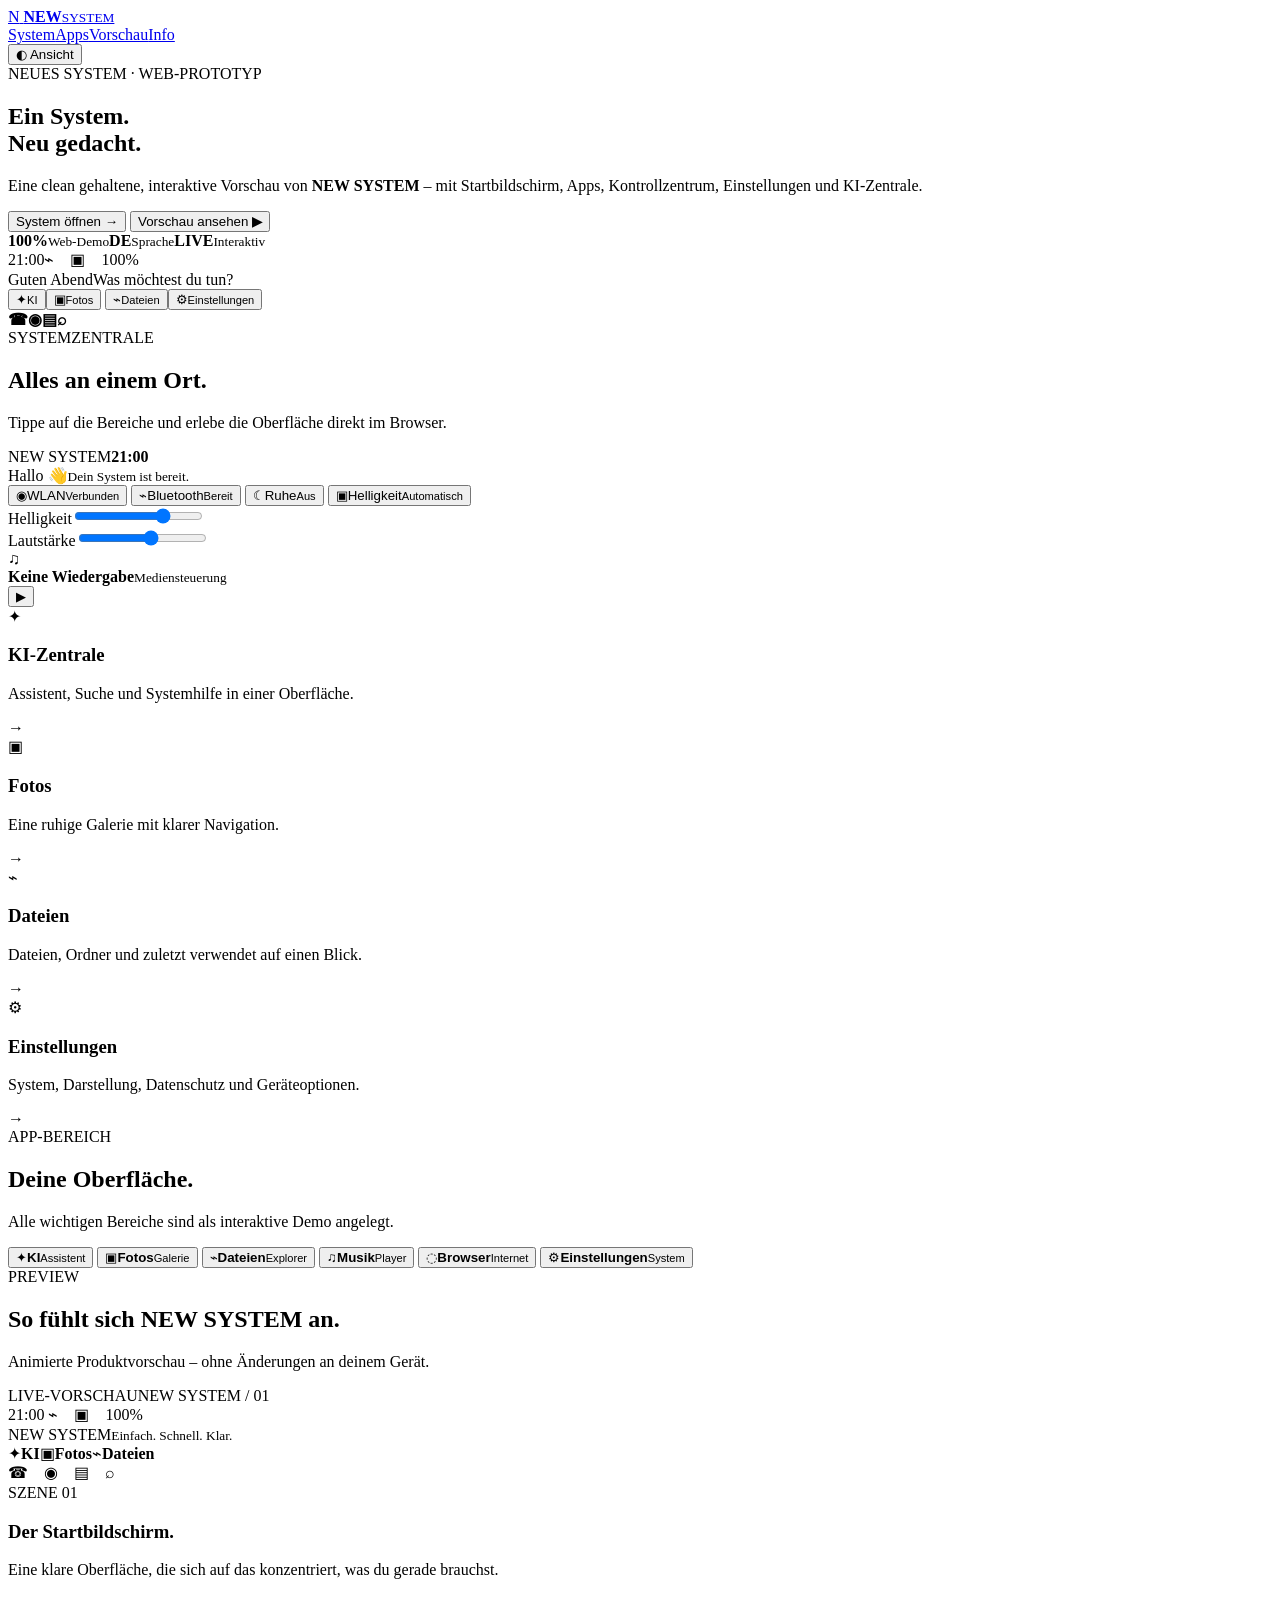
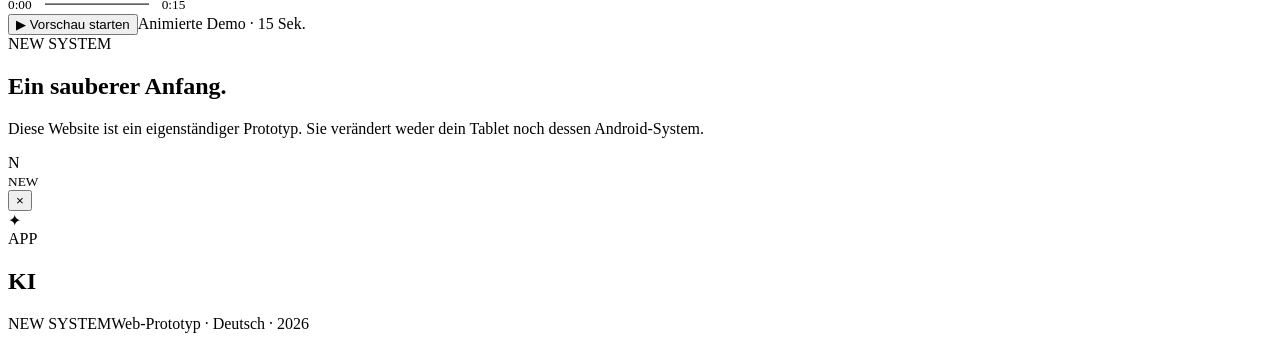
==== index.html @ d06367a2 "NEW SYSTEM: Add index.html" ====
<!doctype html>
<html lang="de">
<head>
  <meta charset="utf-8">
  <meta name="viewport" content="width=device-width,initial-scale=1">
  <meta name="theme-color" content="#05070a">
  <meta name="description" content="NEW SYSTEM – moderner interaktiver System-Prototyp">
  <title>NEW SYSTEM</title>
  <link rel="stylesheet" href="style.css">
</head>
<body>
  <div class="noise"></div>
  <header class="topbar">
    <a class="brand" href="#start" aria-label="NEW SYSTEM Startseite">
      <span class="brand-mark">N</span>
      <span><b>NEW</b><small>SYSTEM</small></span>
    </a>
    <nav>
      <a href="#system">System</a><a href="#apps">Apps</a><a href="#video">Vorschau</a><a href="#info">Info</a>
    </nav>
    <button class="pill" id="themeBtn">◐ <span>Ansicht</span></button>
  </header>

  <main id="start">
    <section class="hero">
      <div class="hero-copy">
        <div class="eyebrow"><i></i> NEUES SYSTEM · WEB-PROTOTYP</div>
        <h1>Ein System.<br><span>Neu gedacht.</span></h1>
        <p>Eine clean gehaltene, interaktive Vorschau von <strong>NEW SYSTEM</strong> – mit Startbildschirm, Apps, Kontrollzentrum, Einstellungen und KI-Zentrale.</p>
        <div class="hero-actions">
          <button class="primary" data-open="system">System öffnen <b>→</b></button>
          <button class="secondary" data-open="video">Vorschau ansehen <b>▶</b></button>
        </div>
        <div class="stats"><span><b>100%</b><small>Web-Demo</small></span><span><b>DE</b><small>Sprache</small></span><span><b>LIVE</b><small>Interaktiv</small></span></div>
      </div>
      <div class="hero-device">
        <div class="glow"></div>
        <div class="device">
          <div class="device-camera"></div>
          <div class="screen" id="miniScreen">
            <div class="status"><span id="miniTime">21:00</span><span>⌁　▣　100%</span></div>
            <div class="mini-welcome">Guten Abend<span>Was möchtest du tun?</span></div>
            <div class="mini-grid">
              <button data-app="KI">✦<small>KI</small></button><button data-app="Fotos">▣<small>Fotos</small></button>
              <button data-app="Dateien">⌁<small>Dateien</small></button><button data-app="Einstellungen">⚙<small>Einstellungen</small></button>
            </div>
            <div class="dock"><b>☎</b><b>◉</b><b>▤</b><b>⌕</b></div>
          </div>
        </div>
      </div>
    </section>

    <section class="section" id="system">
      <div class="section-head"><div><span class="eyebrow">SYSTEMZENTRALE</span><h2>Alles an einem Ort.</h2></div><p>Tippe auf die Bereiche und erlebe die Oberfläche direkt im Browser.</p></div>
      <div class="system-layout">
        <div class="control-panel">
          <div class="panel-top"><span>NEW SYSTEM</span><b id="clock">21:00</b></div>
          <div class="greeting">Hallo 👋<small>Dein System ist bereit.</small></div>
          <div class="quick-grid">
            <button class="quick active">◉<span>WLAN</span><small>Verbunden</small></button>
            <button class="quick active">⌁<span>Bluetooth</span><small>Bereit</small></button>
            <button class="quick">☾<span>Ruhe</span><small>Aus</small></button>
            <button class="quick">▣<span>Helligkeit</span><small>Automatisch</small></button>
          </div>
          <div class="slider"><span>Helligkeit</span><input type="range" value="72"></div>
          <div class="slider"><span>Lautstärke</span><input type="range" value="58"></div>
          <div class="now-playing"><span class="album">♫</span><div><b>Keine Wiedergabe</b><small>Mediensteuerung</small></div><button>▶</button></div>
        </div>
        <div class="feature-grid">
          <article class="feature" data-app="KI"><span class="icon">✦</span><div><h3>KI-Zentrale</h3><p>Assistent, Suche und Systemhilfe in einer Oberfläche.</p></div><b>→</b></article>
          <article class="feature" data-app="Fotos"><span class="icon">▣</span><div><h3>Fotos</h3><p>Eine ruhige Galerie mit klarer Navigation.</p></div><b>→</b></article>
          <article class="feature" data-app="Dateien"><span class="icon">⌁</span><div><h3>Dateien</h3><p>Dateien, Ordner und zuletzt verwendet auf einen Blick.</p></div><b>→</b></article>
          <article class="feature" data-app="Einstellungen"><span class="icon">⚙</span><div><h3>Einstellungen</h3><p>System, Darstellung, Datenschutz und Geräteoptionen.</p></div><b>→</b></article>
        </div>
      </div>
    </section>

    <section class="section" id="apps">
      <div class="section-head"><div><span class="eyebrow">APP-BEREICH</span><h2>Deine Oberfläche.</h2></div><p>Alle wichtigen Bereiche sind als interaktive Demo angelegt.</p></div>
      <div class="apps-grid">
        <button class="app-card" data-app="KI"><span class="app-icon">✦</span><b>KI</b><small>Assistent</small></button>
        <button class="app-card" data-app="Fotos"><span class="app-icon">▣</span><b>Fotos</b><small>Galerie</small></button>
        <button class="app-card" data-app="Dateien"><span class="app-icon">⌁</span><b>Dateien</b><small>Explorer</small></button>
        <button class="app-card" data-app="Musik"><span class="app-icon">♫</span><b>Musik</b><small>Player</small></button>
        <button class="app-card" data-app="Browser"><span class="app-icon">◌</span><b>Browser</b><small>Internet</small></button>
        <button class="app-card" data-app="Einstellungen"><span class="app-icon">⚙</span><b>Einstellungen</b><small>System</small></button>
      </div>
    </section>

    <section class="section" id="video">
      <div class="section-head"><div><span class="eyebrow">PREVIEW</span><h2>So fühlt sich NEW SYSTEM an.</h2></div><p>Animierte Produktvorschau – ohne Änderungen an deinem Gerät.</p></div>
      <div class="video-frame">
        <div class="video-top"><span><i></i> LIVE-VORSCHAU</span><span>NEW SYSTEM / 01</span></div>
        <div class="preview-stage">
          <div class="preview-phone">
            <div class="preview-screen">
              <div class="pv-status">21:00 <span>⌁　▣　100%</span></div>
              <div class="pv-orb"></div>
              <div class="pv-title">NEW SYSTEM<small>Einfach. Schnell. Klar.</small></div>
              <div class="pv-cards"><span>✦<b>KI</b></span><span>▣<b>Fotos</b></span><span>⌁<b>Dateien</b></span></div>
              <div class="pv-line"></div>
              <div class="pv-dock">☎　◉　▤　⌕</div>
            </div>
          </div>
          <div class="preview-copy"><span class="eyebrow">SZENE 01</span><h3>Der Startbildschirm.</h3><p>Eine klare Oberfläche, die sich auf das konzentriert, was du gerade brauchst.</p><div class="timeline"><span></span></div><small>0:00　━━━━━━━━　0:15</small></div>
        </div>
        <div class="video-controls"><button id="playPreview">▶ Vorschau starten</button><span>Animierte Demo · 15 Sek.</span></div>
      </div>
    </section>

    <section class="section" id="info">
      <div class="info-card"><div><span class="eyebrow">NEW SYSTEM</span><h2>Ein sauberer Anfang.</h2><p>Diese Website ist ein eigenständiger Prototyp. Sie verändert weder dein Tablet noch dessen Android-System.</p></div><div class="seal">N<br><small>NEW</small></div></div>
    </section>
  </main>

  <div class="modal" id="modal" aria-hidden="true">
    <div class="modal-backdrop" data-close></div>
    <div class="modal-card"><button class="close" data-close>×</button><div id="modalIcon" class="modal-icon">✦</div><span class="eyebrow" id="modalEyebrow">APP</span><h2 id="modalTitle">KI</h2><p id="modalText"></p><div class="modal-content" id="modalContent"></div></div>
  </div>
  <footer><span>NEW SYSTEM</span><span>Web-Prototyp · Deutsch · 2026</span></footer>
  <script src="script.js"></script>
</body>
</html>
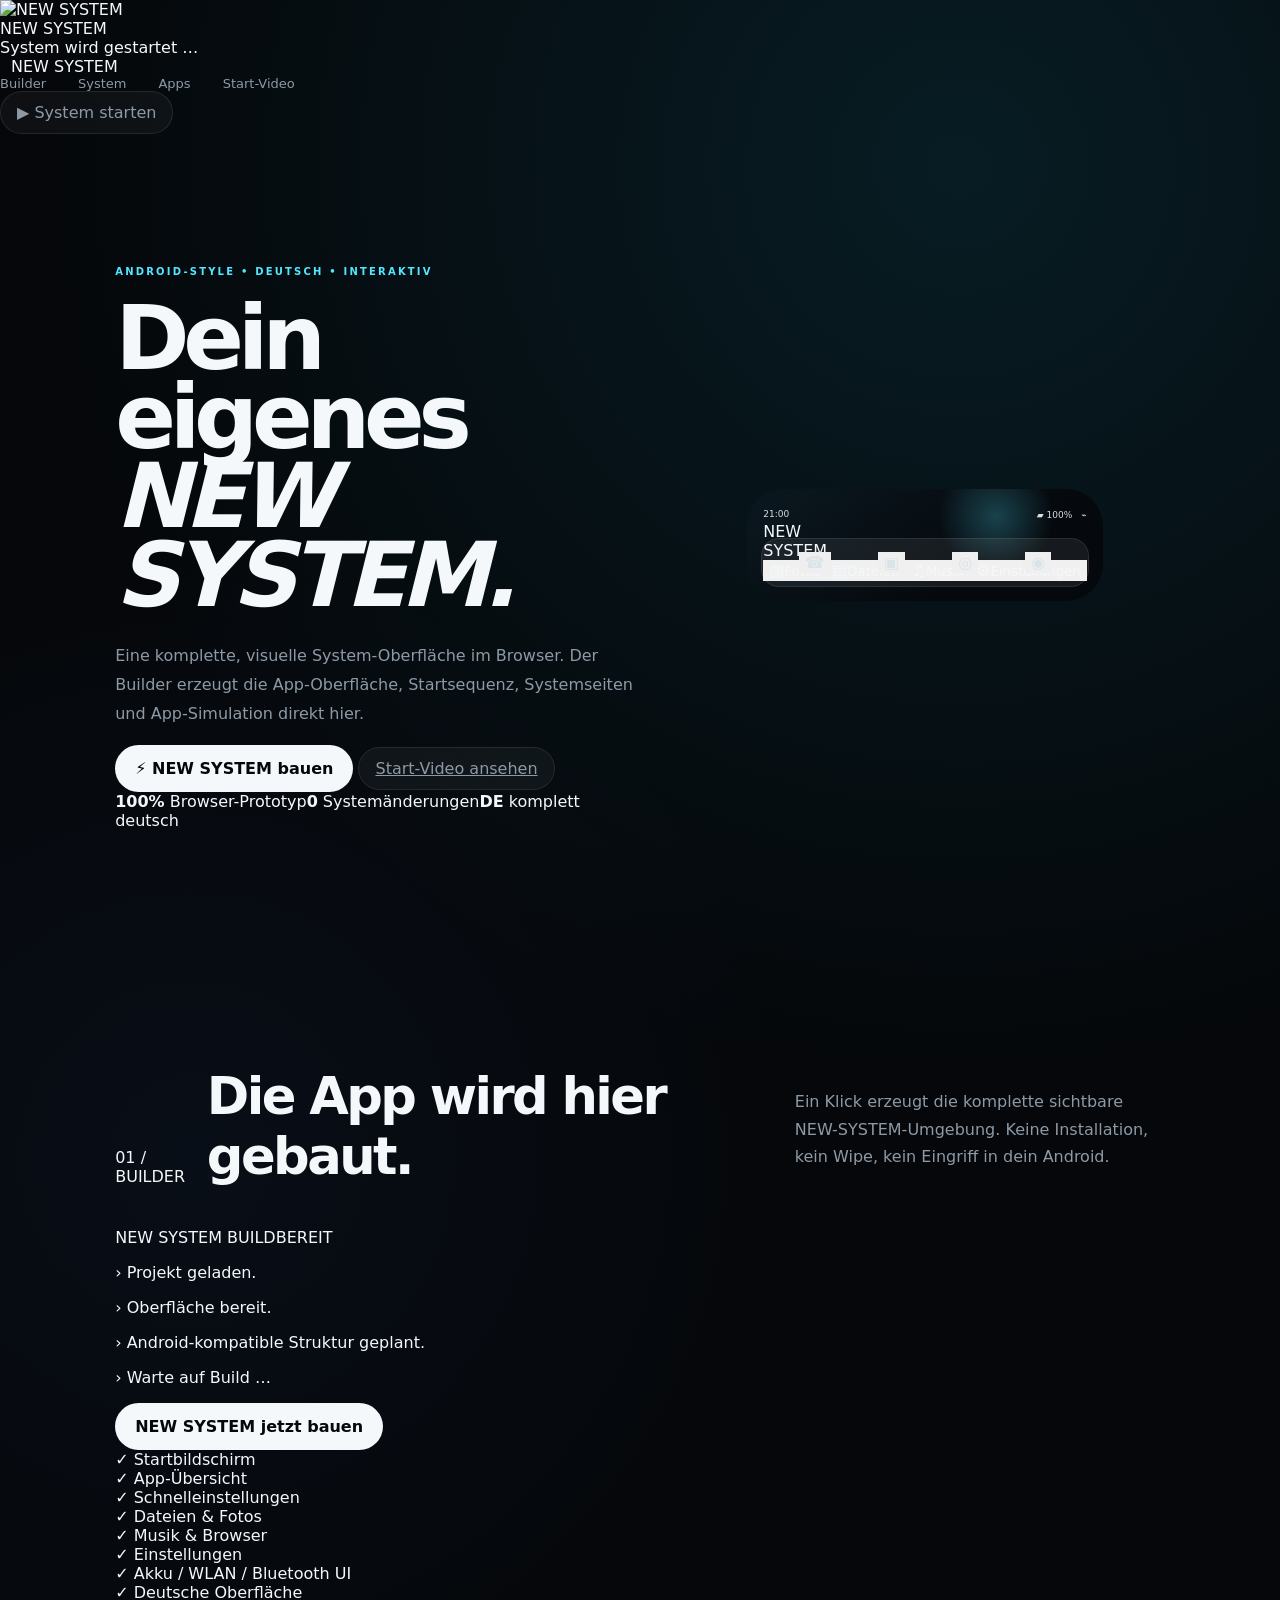
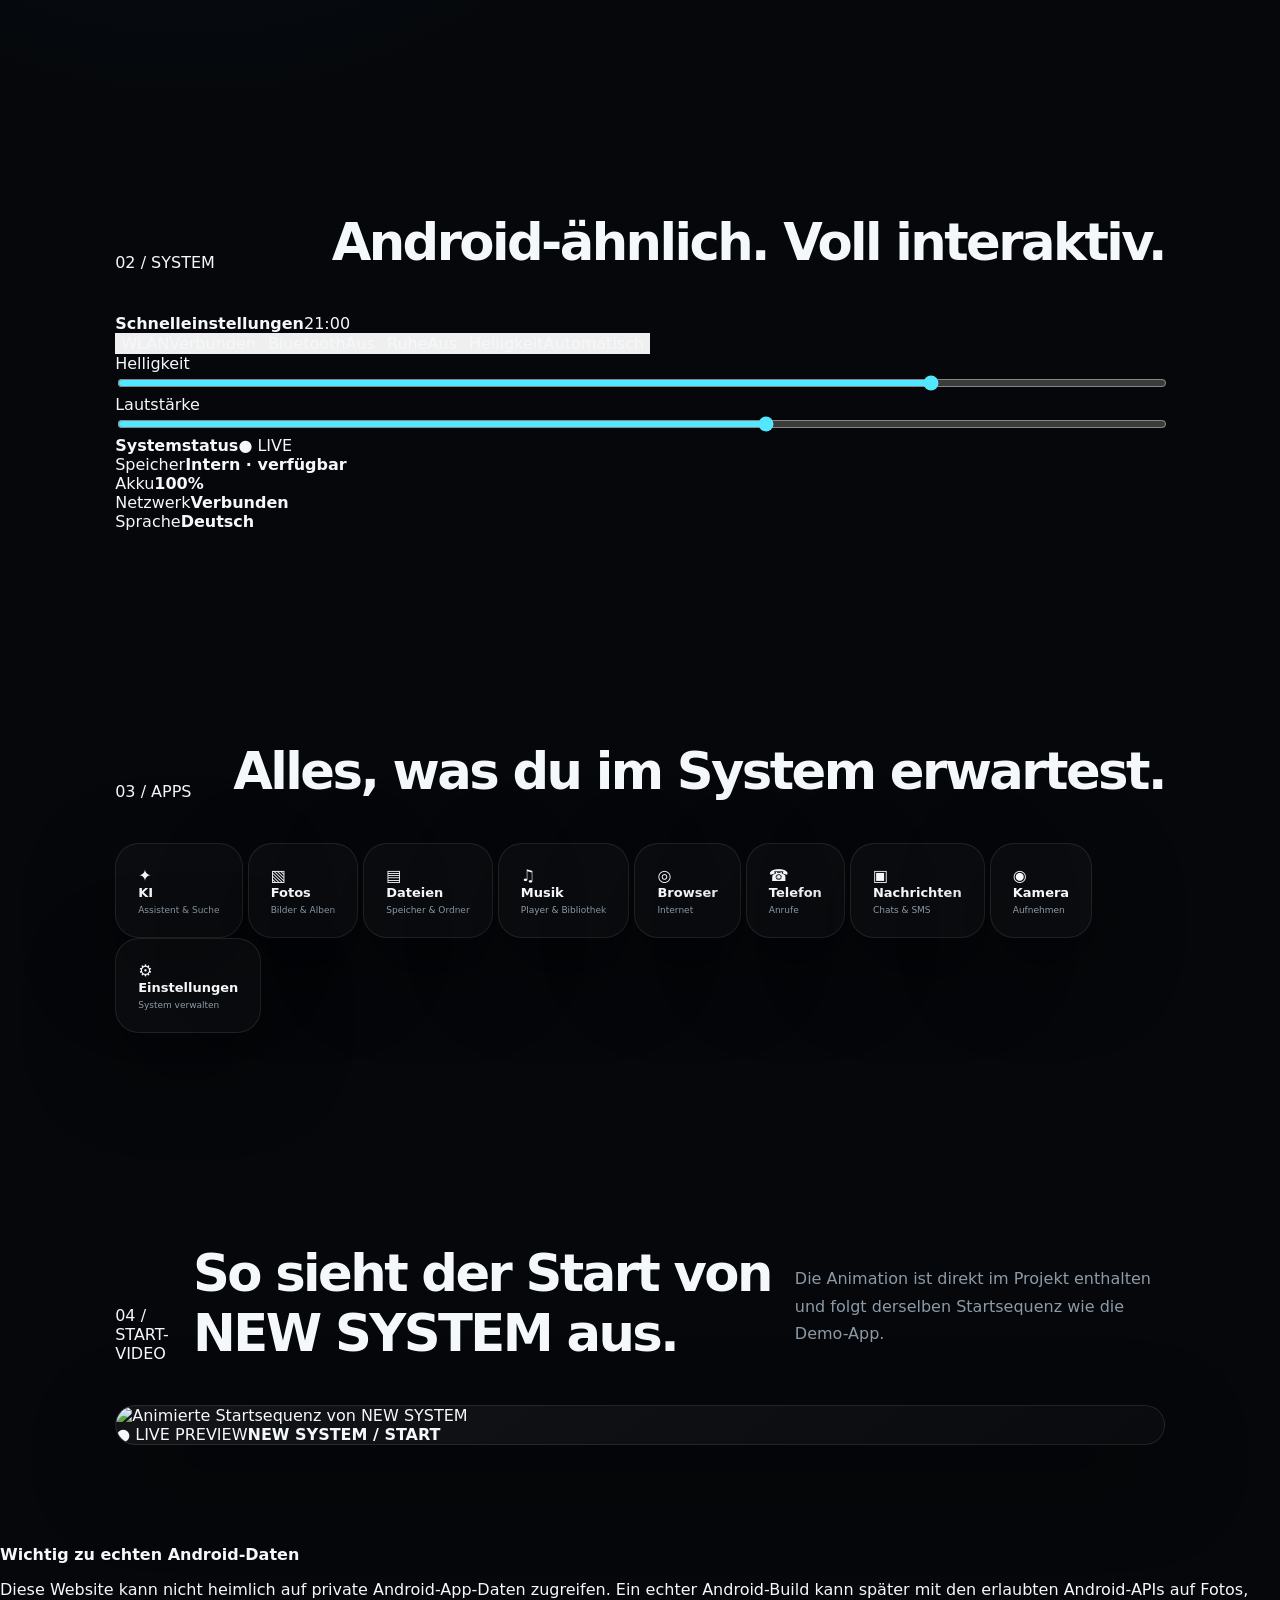
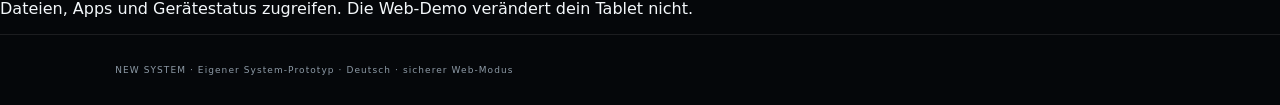
==== commit f529e410: "NEW SYSTEM komplett neu aufbauen" ====
--- a/index.html
+++ b/index.html
@@ -1,123 +1,101 @@
 <!doctype html>
 <html lang="de">
 <head>
-  <meta charset="utf-8">
-  <meta name="viewport" content="width=device-width,initial-scale=1">
-  <meta name="theme-color" content="#05070a">
-  <meta name="description" content="NEW SYSTEM – moderner interaktiver System-Prototyp">
-  <title>NEW SYSTEM</title>
-  <link rel="stylesheet" href="style.css">
+<meta charset="utf-8">
+<meta name="viewport" content="width=device-width,initial-scale=1">
+<meta name="theme-color" content="#05080d">
+<meta name="description" content="NEW SYSTEM – interaktiver Android-System-Prototyp und App-Builder.">
+<title>NEW SYSTEM – System Builder</title>
+<link rel="icon" href="assets/logo.svg" type="image/svg+xml">
+<link rel="stylesheet" href="style.css">
 </head>
 <body>
-  <div class="noise"></div>
-  <header class="topbar">
-    <a class="brand" href="#start" aria-label="NEW SYSTEM Startseite">
-      <span class="brand-mark">N</span>
-      <span><b>NEW</b><small>SYSTEM</small></span>
-    </a>
-    <nav>
-      <a href="#system">System</a><a href="#apps">Apps</a><a href="#video">Vorschau</a><a href="#info">Info</a>
-    </nav>
-    <button class="pill" id="themeBtn">◐ <span>Ansicht</span></button>
-  </header>
+<div id="boot" class="boot">
+  <div class="boot-logo"><img src="assets/logo.svg" alt="NEW SYSTEM"></div>
+  <div class="boot-name">NEW SYSTEM</div>
+  <div class="boot-line"><span></span></div>
+  <div class="boot-status">System wird gestartet …</div>
+</div>
 
-  <main id="start">
-    <section class="hero">
-      <div class="hero-copy">
-        <div class="eyebrow"><i></i> NEUES SYSTEM · WEB-PROTOTYP</div>
-        <h1>Ein System.<br><span>Neu gedacht.</span></h1>
-        <p>Eine clean gehaltene, interaktive Vorschau von <strong>NEW SYSTEM</strong> – mit Startbildschirm, Apps, Kontrollzentrum, Einstellungen und KI-Zentrale.</p>
-        <div class="hero-actions">
-          <button class="primary" data-open="system">System öffnen <b>→</b></button>
-          <button class="secondary" data-open="video">Vorschau ansehen <b>▶</b></button>
-        </div>
-        <div class="stats"><span><b>100%</b><small>Web-Demo</small></span><span><b>DE</b><small>Sprache</small></span><span><b>LIVE</b><small>Interaktiv</small></span></div>
+<header class="top">
+  <a class="brand" href="#"><img src="assets/logo.svg" alt=""> <span>NEW SYSTEM</span></a>
+  <nav>
+    <a href="#builder">Builder</a><a href="#system">System</a><a href="#apps">Apps</a><a href="#video">Start-Video</a>
+  </nav>
+  <button id="launch" class="pill">▶ System starten</button>
+</header>
+
+<main>
+<section class="hero">
+  <div class="hero-copy">
+    <span class="eyebrow">ANDROID-STYLE • DEUTSCH • INTERAKTIV</span>
+    <h1>Dein eigenes<br><em>NEW SYSTEM.</em></h1>
+    <p>Eine komplette, visuelle System-Oberfläche im Browser. Der Builder erzeugt die App-Oberfläche, Startsequenz, Systemseiten und App-Simulation direkt hier.</p>
+    <div class="actions">
+      <button class="primary" id="build">⚡ NEW SYSTEM bauen</button>
+      <a class="secondary" href="#video">Start-Video ansehen</a>
+    </div>
+    <div class="facts"><span><b>100%</b> Browser-Prototyp</span><span><b>0</b> Systemänderungen</span><span><b>DE</b> komplett deutsch</span></div>
+  </div>
+  <div class="hero-device">
+    <div class="phone">
+      <div class="camera"></div><div class="screen">
+        <div class="status"><span id="time">21:00</span><span>▰ 100%　⌁</span></div>
+        <div class="wallpaper"><div class="orb o1"></div><div class="orb o2"></div><div class="system-word">NEW<br>SYSTEM</div></div>
+        <div class="dock"><button data-app="Telefon">☎</button><button data-app="Nachrichten">▣</button><button data-app="Browser">◎</button><button data-app="Kamera">◉</button></div>
+        <div class="home-apps"><button data-app="Fotos">▧<small>Fotos</small></button><button data-app="Dateien">▤<small>Dateien</small></button><button data-app="Musik">♫<small>Musik</small></button><button data-app="Einstellungen">⚙<small>Einstellungen</small></button></div>
       </div>
-      <div class="hero-device">
-        <div class="glow"></div>
-        <div class="device">
-          <div class="device-camera"></div>
-          <div class="screen" id="miniScreen">
-            <div class="status"><span id="miniTime">21:00</span><span>⌁　▣　100%</span></div>
-            <div class="mini-welcome">Guten Abend<span>Was möchtest du tun?</span></div>
-            <div class="mini-grid">
-              <button data-app="KI">✦<small>KI</small></button><button data-app="Fotos">▣<small>Fotos</small></button>
-              <button data-app="Dateien">⌁<small>Dateien</small></button><button data-app="Einstellungen">⚙<small>Einstellungen</small></button>
-            </div>
-            <div class="dock"><b>☎</b><b>◉</b><b>▤</b><b>⌕</b></div>
-          </div>
-        </div>
-      </div>
-    </section>
+    </div>
+  </div>
+</section>
 
-    <section class="section" id="system">
-      <div class="section-head"><div><span class="eyebrow">SYSTEMZENTRALE</span><h2>Alles an einem Ort.</h2></div><p>Tippe auf die Bereiche und erlebe die Oberfläche direkt im Browser.</p></div>
-      <div class="system-layout">
-        <div class="control-panel">
-          <div class="panel-top"><span>NEW SYSTEM</span><b id="clock">21:00</b></div>
-          <div class="greeting">Hallo 👋<small>Dein System ist bereit.</small></div>
-          <div class="quick-grid">
-            <button class="quick active">◉<span>WLAN</span><small>Verbunden</small></button>
-            <button class="quick active">⌁<span>Bluetooth</span><small>Bereit</small></button>
-            <button class="quick">☾<span>Ruhe</span><small>Aus</small></button>
-            <button class="quick">▣<span>Helligkeit</span><small>Automatisch</small></button>
-          </div>
-          <div class="slider"><span>Helligkeit</span><input type="range" value="72"></div>
-          <div class="slider"><span>Lautstärke</span><input type="range" value="58"></div>
-          <div class="now-playing"><span class="album">♫</span><div><b>Keine Wiedergabe</b><small>Mediensteuerung</small></div><button>▶</button></div>
-        </div>
-        <div class="feature-grid">
-          <article class="feature" data-app="KI"><span class="icon">✦</span><div><h3>KI-Zentrale</h3><p>Assistent, Suche und Systemhilfe in einer Oberfläche.</p></div><b>→</b></article>
-          <article class="feature" data-app="Fotos"><span class="icon">▣</span><div><h3>Fotos</h3><p>Eine ruhige Galerie mit klarer Navigation.</p></div><b>→</b></article>
-          <article class="feature" data-app="Dateien"><span class="icon">⌁</span><div><h3>Dateien</h3><p>Dateien, Ordner und zuletzt verwendet auf einen Blick.</p></div><b>→</b></article>
-          <article class="feature" data-app="Einstellungen"><span class="icon">⚙</span><div><h3>Einstellungen</h3><p>System, Darstellung, Datenschutz und Geräteoptionen.</p></div><b>→</b></article>
-        </div>
-      </div>
-    </section>
+<section id="builder" class="section builder">
+  <div class="section-head"><span>01 / BUILDER</span><h2>Die App wird hier gebaut.</h2><p>Ein Klick erzeugt die komplette sichtbare NEW-SYSTEM-Umgebung. Keine Installation, kein Wipe, kein Eingriff in dein Android.</p></div>
+  <div class="builder-grid">
+    <div class="build-card">
+      <div class="build-top"><span>NEW SYSTEM BUILD</span><span id="buildState">BEREIT</span></div>
+      <div class="terminal" id="terminal"><p>› Projekt geladen.</p><p>› Oberfläche bereit.</p><p>› Android-kompatible Struktur geplant.</p><p>› Warte auf Build …</p></div>
+      <button class="primary full" id="build2">NEW SYSTEM jetzt bauen</button>
+    </div>
+    <div class="checklist">
+      <div>✓ Startbildschirm</div><div>✓ App-Übersicht</div><div>✓ Schnelleinstellungen</div><div>✓ Dateien & Fotos</div><div>✓ Musik & Browser</div><div>✓ Einstellungen</div><div>✓ Akku / WLAN / Bluetooth UI</div><div>✓ Deutsche Oberfläche</div>
+    </div>
+  </div>
+</section>
 
-    <section class="section" id="apps">
-      <div class="section-head"><div><span class="eyebrow">APP-BEREICH</span><h2>Deine Oberfläche.</h2></div><p>Alle wichtigen Bereiche sind als interaktive Demo angelegt.</p></div>
-      <div class="apps-grid">
-        <button class="app-card" data-app="KI"><span class="app-icon">✦</span><b>KI</b><small>Assistent</small></button>
-        <button class="app-card" data-app="Fotos"><span class="app-icon">▣</span><b>Fotos</b><small>Galerie</small></button>
-        <button class="app-card" data-app="Dateien"><span class="app-icon">⌁</span><b>Dateien</b><small>Explorer</small></button>
-        <button class="app-card" data-app="Musik"><span class="app-icon">♫</span><b>Musik</b><small>Player</small></button>
-        <button class="app-card" data-app="Browser"><span class="app-icon">◌</span><b>Browser</b><small>Internet</small></button>
-        <button class="app-card" data-app="Einstellungen"><span class="app-icon">⚙</span><b>Einstellungen</b><small>System</small></button>
-      </div>
-    </section>
+<section id="system" class="section">
+  <div class="section-head"><span>02 / SYSTEM</span><h2>Android-ähnlich. Voll interaktiv.</h2></div>
+  <div class="control-grid">
+    <article class="panel large"><div class="panel-title"><b>Schnelleinstellungen</b><span id="sysTime">21:00</span></div><div class="toggles"><button class="toggle active" data-toggle>WLAN<span>Verbunden</span></button><button class="toggle" data-toggle>Bluetooth<span>Aus</span></button><button class="toggle" data-toggle>Ruhe<span>Aus</span></button><button class="toggle active" data-toggle>Helligkeit<span>Automatisch</span></button></div><label>Helligkeit <input type="range" value="78"></label><label>Lautstärke <input type="range" value="62"></label></article>
+    <article class="panel"><div class="panel-title"><b>Systemstatus</b><span class="live">● LIVE</span></div><div class="stat"><span>Speicher</span><b>Intern · verfügbar</b></div><div class="stat"><span>Akku</span><b>100%</b></div><div class="stat"><span>Netzwerk</span><b>Verbunden</b></div><div class="stat"><span>Sprache</span><b>Deutsch</b></div></article>
+  </div>
+</section>
 
-    <section class="section" id="video">
-      <div class="section-head"><div><span class="eyebrow">PREVIEW</span><h2>So fühlt sich NEW SYSTEM an.</h2></div><p>Animierte Produktvorschau – ohne Änderungen an deinem Gerät.</p></div>
-      <div class="video-frame">
-        <div class="video-top"><span><i></i> LIVE-VORSCHAU</span><span>NEW SYSTEM / 01</span></div>
-        <div class="preview-stage">
-          <div class="preview-phone">
-            <div class="preview-screen">
-              <div class="pv-status">21:00 <span>⌁　▣　100%</span></div>
-              <div class="pv-orb"></div>
-              <div class="pv-title">NEW SYSTEM<small>Einfach. Schnell. Klar.</small></div>
-              <div class="pv-cards"><span>✦<b>KI</b></span><span>▣<b>Fotos</b></span><span>⌁<b>Dateien</b></span></div>
-              <div class="pv-line"></div>
-              <div class="pv-dock">☎　◉　▤　⌕</div>
-            </div>
-          </div>
-          <div class="preview-copy"><span class="eyebrow">SZENE 01</span><h3>Der Startbildschirm.</h3><p>Eine klare Oberfläche, die sich auf das konzentriert, was du gerade brauchst.</p><div class="timeline"><span></span></div><small>0:00　━━━━━━━━　0:15</small></div>
-        </div>
-        <div class="video-controls"><button id="playPreview">▶ Vorschau starten</button><span>Animierte Demo · 15 Sek.</span></div>
-      </div>
-    </section>
+<section id="apps" class="section">
+  <div class="section-head"><span>03 / APPS</span><h2>Alles, was du im System erwartest.</h2></div>
+  <div class="app-grid">
+    <button class="app-card" data-app="KI"><strong>✦</strong><b>KI</b><small>Assistent & Suche</small></button>
+    <button class="app-card" data-app="Fotos"><strong>▧</strong><b>Fotos</b><small>Bilder & Alben</small></button>
+    <button class="app-card" data-app="Dateien"><strong>▤</strong><b>Dateien</b><small>Speicher & Ordner</small></button>
+    <button class="app-card" data-app="Musik"><strong>♫</strong><b>Musik</b><small>Player & Bibliothek</small></button>
+    <button class="app-card" data-app="Browser"><strong>◎</strong><b>Browser</b><small>Internet</small></button>
+    <button class="app-card" data-app="Telefon"><strong>☎</strong><b>Telefon</b><small>Anrufe</small></button>
+    <button class="app-card" data-app="Nachrichten"><strong>▣</strong><b>Nachrichten</b><small>Chats & SMS</small></button>
+    <button class="app-card" data-app="Kamera"><strong>◉</strong><b>Kamera</b><small>Aufnehmen</small></button>
+    <button class="app-card" data-app="Einstellungen"><strong>⚙</strong><b>Einstellungen</b><small>System verwalten</small></button>
+  </div>
+</section>
 
-    <section class="section" id="info">
-      <div class="info-card"><div><span class="eyebrow">NEW SYSTEM</span><h2>Ein sauberer Anfang.</h2><p>Diese Website ist ein eigenständiger Prototyp. Sie verändert weder dein Tablet noch dessen Android-System.</p></div><div class="seal">N<br><small>NEW</small></div></div>
-    </section>
-  </main>
+<section id="video" class="section video-section">
+  <div class="section-head"><span>04 / START-VIDEO</span><h2>So sieht der Start von NEW SYSTEM aus.</h2><p>Die Animation ist direkt im Projekt enthalten und folgt derselben Startsequenz wie die Demo-App.</p></div>
+  <div class="video-frame"><img src="assets/startup.svg" alt="Animierte Startsequenz von NEW SYSTEM"><div class="video-overlay"><span>● LIVE PREVIEW</span><b>NEW SYSTEM / START</b></div></div>
+</section>
 
-  <div class="modal" id="modal" aria-hidden="true">
-    <div class="modal-backdrop" data-close></div>
-    <div class="modal-card"><button class="close" data-close>×</button><div id="modalIcon" class="modal-icon">✦</div><span class="eyebrow" id="modalEyebrow">APP</span><h2 id="modalTitle">KI</h2><p id="modalText"></p><div class="modal-content" id="modalContent"></div></div>
-  </div>
-  <footer><span>NEW SYSTEM</span><span>Web-Prototyp · Deutsch · 2026</span></footer>
-  <script src="script.js"></script>
+<section class="notice"><b>Wichtig zu echten Android-Daten</b><p>Diese Website kann nicht heimlich auf private Android-App-Daten zugreifen. Ein echter Android-Build kann später mit den erlaubten Android-APIs auf Fotos, Dateien, Apps und Gerätestatus zugreifen. Die Web-Demo verändert dein Tablet nicht.</p></section>
+</main>
+
+<div id="modal" class="modal"><div class="modal-box"><button id="close" class="close">×</button><div id="modalIcon" class="modal-icon">✦</div><h3 id="modalTitle">App</h3><p id="modalText"></p><div class="fake-list" id="modalList"></div></div></div>
+<footer>NEW SYSTEM · Eigener System-Prototyp · Deutsch · sicherer Web-Modus</footer>
+<script src="script.js"></script>
 </body>
 </html>
--- a/style.css
+++ b/style.css
@@ -0,0 +1 @@
+:root{--bg:#05070a;--panel:#0b1015;--panel2:#0f161d;--line:rgba(255,255,255,.09);--text:#f4f8fb;--muted:#8d9aa6;--cyan:#52e6ff;--cyan2:#10bfe3;--shadow:0 30px 90px rgba(0,0,0,.45)}*{box-sizing:border-box}html{scroll-behavior:smooth}body{margin:0;background:radial-gradient(circle at 75% 5%,rgba(22,184,219,.12),transparent 28%),radial-gradient(circle at 15% 35%,rgba(50,100,180,.08),transparent 25%),var(--bg);color:var(--text);font-family:Inter,ui-sans-serif,system-ui,-apple-system,BlinkMacSystemFont,"Segoe UI",sans-serif;overflow-x:hidden}.noise{position:fixed;inset:0;pointer-events:none;opacity:.025;background-image:url("data:image/svg+xml,%3Csvg viewBox='0 0 180 180' xmlns='http://www.w3.org/2000/svg'%3E%3Cfilter id='n'%3E%3CfeTurbulence type='fractalNoise' baseFrequency='.9' numOctaves='3' stitchTiles='stitch'/%3E%3C/filter%3E%3Crect width='100%25' height='100%25' filter='url(%23n)'/%3E%3C/svg%3E")}.topbar{height:78px;display:flex;align-items:center;justify-content:space-between;padding:0 6vw;border-bottom:1px solid var(--line);position:sticky;top:0;z-index:20;background:rgba(5,7,10,.72);backdrop-filter:blur(22px)}.brand{display:flex;align-items:center;gap:11px;color:var(--text);text-decoration:none}.brand-mark{width:38px;height:38px;border:1px solid rgba(82,230,255,.45);display:grid;place-items:center;border-radius:12px;color:var(--cyan);box-shadow:0 0 25px rgba(82,230,255,.1);font-weight:800}.brand b{display:block;letter-spacing:.12em;font-size:13px}.brand small{display:block;color:var(--muted);letter-spacing:.25em;font-size:8px;margin-top:2px}nav{display:flex;gap:32px}nav a{color:var(--muted);text-decoration:none;font-size:13px;transition:.2s}nav a:hover{color:var(--text)}button{font:inherit;color:inherit;border:0;cursor:pointer}.pill,.secondary{background:rgba(255,255,255,.04);border:1px solid var(--line);border-radius:999px;padding:11px 16px;color:var(--muted)}.hero{min-height:calc(100vh - 78px);display:grid;grid-template-columns:1.05fr .95fr;align-items:center;gap:40px;padding:80px 9vw}.eyebrow{font-size:10px;letter-spacing:.22em;color:var(--cyan);font-weight:800}.eyebrow i{display:inline-block;width:6px;height:6px;background:var(--cyan);border-radius:50%;box-shadow:0 0 15px var(--cyan);margin-right:8px}.hero h1{font-size:clamp(58px,7vw,104px);line-height:.88;letter-spacing:-.07em;margin:20px 0 28px}.hero h1 span{color:transparent;-webkit-text-stroke:1px rgba(255,255,255,.45)}.hero p{max-width:600px;color:var(--muted);font-size:16px;line-height:1.8}.hero-actions{display:flex;gap:12px;margin:34px 0}.primary{background:var(--text);color:#05070a;border-radius:999px;padding:14px 20px;font-weight:800}.primary b,.secondary b{margin-left:10px}.stats{display:flex;gap:35px;margin-top:40px}.stats b,.stats small{display:block}.stats b{font-size:18px}.stats small{color:var(--muted);font-size:10px;margin-top:4px}.hero-device{display:grid;place-items:center;position:relative}.glow{position:absolute;width:430px;height:430px;background:var(--cyan);filter:blur(130px);opacity:.09}.device{width:min(330px,65vw);aspect-ratio:.49;border:8px solid #161c22;border-radius:48px;padding:7px;background:#020304;box-shadow:var(--shadow),0 0 0 1px rgba(255,255,255,.12);transform:rotate(4deg);animation:float 5s ease-in-out infinite}.device-camera{position:absolute;z-index:3;width:92px;height:25px;background:#05070a;border-radius:20px;left:50%;transform:translateX(-50%);margin-top:1px}.screen{height:100%;border-radius:37px;overflow:hidden;padding:20px 16px;position:relative;background:radial-gradient(circle at 70% 25%,rgba(82,230,255,.25),transparent 22%),linear-gradient(145deg,#0b1820,#05080c 70%)}.status{display:flex;justify-content:space-between;font-size:9px;color:#d6e0e5}.mini-welcome{margin-top:100px;font-size:24px;font-weight:800;letter-spacing:-.04em}.mini-welcome span{display:block;color:var(--muted);font-size:10px;font-weight:500;margin-top:7px}.mini-grid{display:grid;grid-template-columns:1fr 1fr;gap:9px;margin-top:24px}.mini-grid button{background:rgba(255,255,255,.07);border:1px solid var(--line);border-radius:16px;padding:17px 10px;text-align:left;font-size:21px}.mini-grid small{display:block;font-size:8px;color:var(--muted);margin-top:8px}.dock{position:absolute;bottom:14px;left:14px;right:14px;background:rgba(255,255,255,.07);border:1px solid var(--line);border-radius:18px;padding:13px;display:flex;justify-content:space-around;color:#d9e4e8}.section{padding:100px 9vw}.section-head{display:flex;justify-content:space-between;align-items:end;margin-bottom:42px}.section-head h2{font-size:clamp(36px,4vw,60px);letter-spacing:-.05em;margin:10px 0 0}.section-head p{color:var(--muted);max-width:370px;line-height:1.7}.system-layout{display:grid;grid-template-columns:360px 1fr;gap:18px}.control-panel,.feature,.app-card,.info-card,.video-frame{background:linear-gradient(145deg,rgba(255,255,255,.055),rgba(255,255,255,.018));border:1px solid var(--line);box-shadow:var(--shadow)}.control-panel{border-radius:30px;padding:24px}.panel-top{display:flex;justify-content:space-between;color:var(--muted);font-size:10px}.panel-top b{color:var(--text);font-size:13px}.greeting{font-size:28px;font-weight:800;margin:35px 0}.greeting small{display:block;color:var(--muted);font-size:11px;font-weight:500;margin-top:5px}.quick-grid{display:grid;grid-template-columns:1fr 1fr;gap:9px}.quick{background:rgba(255,255,255,.045);border:1px solid var(--line);border-radius:17px;padding:15px;text-align:left;font-size:20px}.quick.active{border-color:rgba(82,230,255,.35);box-shadow:inset 0 0 25px rgba(82,230,255,.05)}.quick span,.quick small{display:block}.quick span{font-size:11px;margin-top:9px}.quick small{font-size:9px;color:var(--muted);margin-top:3px}.slider{margin-top:22px}.slider span{display:block;font-size:10px;color:var(--muted);margin-bottom:8px}input[type=range]{width:100%;accent-color:var(--cyan)}.now-playing{display:flex;align-items:center;gap:10px;margin-top:25px;padding:12px;border:1px solid var(--line);border-radius:17px}.album{width:38px;height:38px;border-radius:11px;background:rgba(82,230,255,.1);display:grid;place-items:center;color:var(--cyan)}.now-playing div{flex:1}.now-playing b,.now-playing small{display:block}.now-playing b{font-size:10px}.now-playing small{font-size:9px;color:var(--muted);margin-top:3px}.now-playing button{background:var(--text);color:#000;border-radius:50%;width:28px;height:28px}.feature-grid{display:grid;grid-template-columns:1fr 1fr;gap:18px}.feature{min-height:220px;border-radius:28px;padding:25px;display:flex;flex-direction:column;justify-content:space-between;cursor:pointer;transition:.25s}.feature:hover,.app-card:hover{transform:translateY(-5px);border-color:rgba(82,230,255,.3)}.feature .icon{font-size:28px;color:var(--cyan)}.feature h3{font-size:20px;margin:0 0 8px}.feature p{font-size:11px;color:var(--muted);line-height:1.6;margin:0}.feature>b{align-self:end;color:var(--muted)}.apps-grid{display:grid;grid-template-columns:repeat(6,1fr);gap:14px}.app-card{border-radius:24px;padding:22px;text-align:left;transition:.25s;background:rgba(255,255,255,.025)}.app-icon{display:grid;place-items:center;width:52px;height:52px;border-radius:17px;background:rgba(82,230,255,.08);color:var(--cyan);font-size:23px;margin-bottom:35px}.app-card b,.app-card small{display:block}.app-card b{font-size:13px}.app-card small{color:var(--muted);font-size:9px;margin-top:5px}.video-frame{border-radius:32px;overflow:hidden}.video-top,.video-controls{padding:17px 22px;display:flex;justify-content:space-between;color:var(--muted);font-size:9px;letter-spacing:.08em}.video-top i{display:inline-block;width:6px;height:6px;border-radius:50%;background:#7df3a2;margin-right:7px}.preview-stage{min-height:430px;display:flex;align-items:center;justify-content:center;gap:90px;padding:50px;background:radial-gradient(circle at 50% 50%,rgba(82,230,255,.08),transparent 45%),#070b0f}.preview-phone{width:190px;aspect-ratio:.49;border:6px solid #151b20;border-radius:31px;background:#020304;padding:5px;box-shadow:0 20px 80px rgba(0,0,0,.7);transform:rotate(-5deg)}.preview-screen{height:100%;border-radius:23px;padding:16px 11px;position:relative;overflow:hidden;background:radial-gradient(circle at 50% 35%,rgba(82,230,255,.2),transparent 25%),#071017}.pv-status{font-size:7px;display:flex;justify-content:space-between}.pv-orb{width:90px;height:90px;border-radius:50%;border:1px solid rgba(82,230,255,.25);box-shadow:0 0 50px rgba(82,230,255,.15);margin:60px auto 20px;animation:pulse 2s infinite}.pv-title{text-align:center;font-size:14px;font-weight:900;letter-spacing:-.05em}.pv-title small{display:block;color:var(--muted);font-size:7px;margin-top:5px}.pv-cards{display:flex;gap:5px;margin-top:35px}.pv-cards span{flex:1;background:rgba(255,255,255,.07);border:1px solid var(--line);border-radius:9px;padding:9px 3px;text-align:center;font-size:10px}.pv-cards b{display:block;font-size:6px;color:var(--muted);margin-top:5px}.pv-line{height:2px;background:linear-gradient(90deg,transparent,var(--cyan),transparent);margin-top:55px;animation:scan 2s infinite}.pv-dock{position:absolute;bottom:10px;left:0;right:0;text-align:center;font-size:9px;color:var(--muted)}.preview-copy{max-width:330px}.preview-copy h3{font-size:35px;letter-spacing:-.05em;margin:15px 0}.preview-copy p{color:var(--muted);line-height:1.7;font-size:13px}.timeline{height:3px;background:rgba(255,255,255,.08);margin-top:35px}.timeline span{display:block;width:45%;height:100%;background:var(--cyan);animation:progress 4s linear infinite}.preview-copy small{display:block;color:var(--muted);font-size:8px;margin-top:9px}.video-controls{border-top:1px solid var(--line)}#playPreview{background:transparent;color:var(--text);font-size:10px}.info-card{border-radius:30px;padding:40px;display:flex;justify-content:space-between;align-items:center}.info-card h2{font-size:42px;letter-spacing:-.05em;margin:10px 0}.info-card p{color:var(--muted);max-width:600px;line-height:1.7}.seal{width:100px;height:100px;border:1px solid rgba(82,230,255,.35);border-radius:50%;display:grid;place-items:center;text-align:center;color:var(--cyan);font-size:28px;font-weight:900;box-shadow:0 0 50px rgba(82,230,255,.08)}.seal small{font-size:7px;letter-spacing:.3em}footer{border-top:1px solid var(--line);padding:30px 9vw;display:flex;justify-content:space-between;color:var(--muted);font-size:9px;letter-spacing:.12em}.modal{position:fixed;inset:0;z-index:50;display:none;place-items:center}.modal.open{display:grid}.modal-backdrop{position:absolute;inset:0;background:rgba(0,0,0,.72);backdrop-filter:blur(18px)}.modal-card{position:relative;width:min(520px,90vw);background:#0b1116;border:1px solid var(--line);border-radius:30px;padding:35px;box-shadow:0 40px 120px #000}.close{position:absolute;right:20px;top:18px;background:rgba(255,255,255,.06);width:35px;height:35px;border-radius:50%;font-size:22px}.modal-icon{width:58px;height:58px;border-radius:18px;background:rgba(82,230,255,.08);display:grid;place-items:center;color:var(--cyan);font-size:25px;margin-bottom:20px}.modal-card h2{font-size:42px;letter-spacing:-.05em;margin:8px 0}.modal-card p{color:var(--muted);line-height:1.7}.modal-content{margin-top:25px;padding:20px;border:1px solid var(--line);border-radius:18px;color:#cbd5db;font-size:12px;line-height:1.8}.modal-content strong{color:var(--cyan)}@keyframes float{0%,100%{transform:rotate(4deg) translateY(0)}50%{transform:rotate(2deg) translateY(-12px)}}@keyframes pulse{50%{transform:scale(1.08);box-shadow:0 0 80px rgba(82,230,255,.25)}}@keyframes scan{50%{opacity:.35;transform:translateX(20px)}}@keyframes progress{0%{width:0}100%{width:100%}}@media(max-width:900px){nav{display:none}.hero{grid-template-columns:1fr;padding-top:60px}.hero-device{margin-top:30px}.system-layout{grid-template-columns:1fr}.apps-grid{grid-template-columns:repeat(3,1fr)}.section-head{display:block}.section-head p{margin-top:15px}.preview-stage{gap:35px}.feature-grid{grid-template-columns:1fr 1fr}}@media(max-width:600px){.topbar{padding:0 20px}.pill span{display:none}.hero,.section{padding-left:20px;padding-right:20px}.hero h1{font-size:58px}.stats{gap:18px}.apps-grid{grid-template-columns:repeat(2,1fr)}.feature-grid{grid-template-columns:1fr}.preview-stage{flex-direction:column;padding:35px 20px}.preview-copy{text-align:center}.info-card{padding:28px;gap:25px}.info-card h2{font-size:32px}.seal{width:70px;height:70px;min-width:70px}footer{padding:25px 20px;gap:20px;flex-direction:column}}
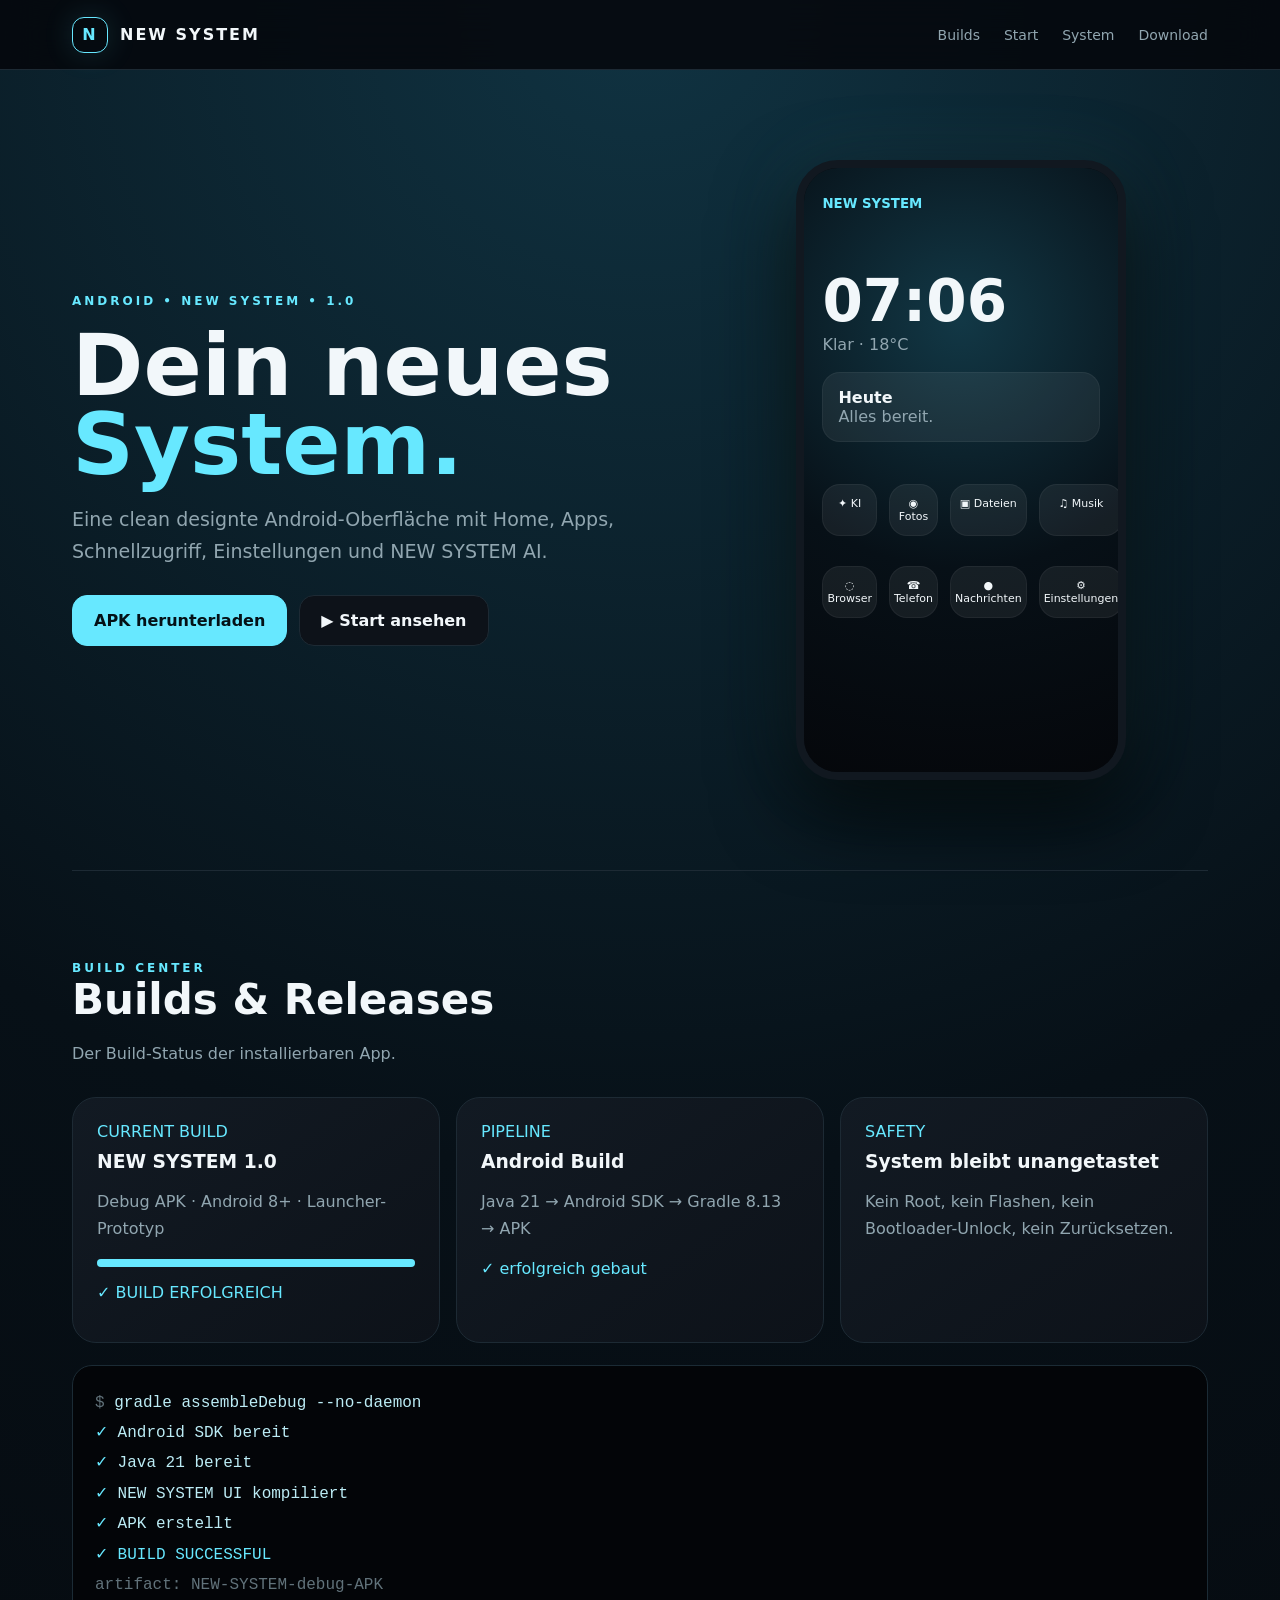
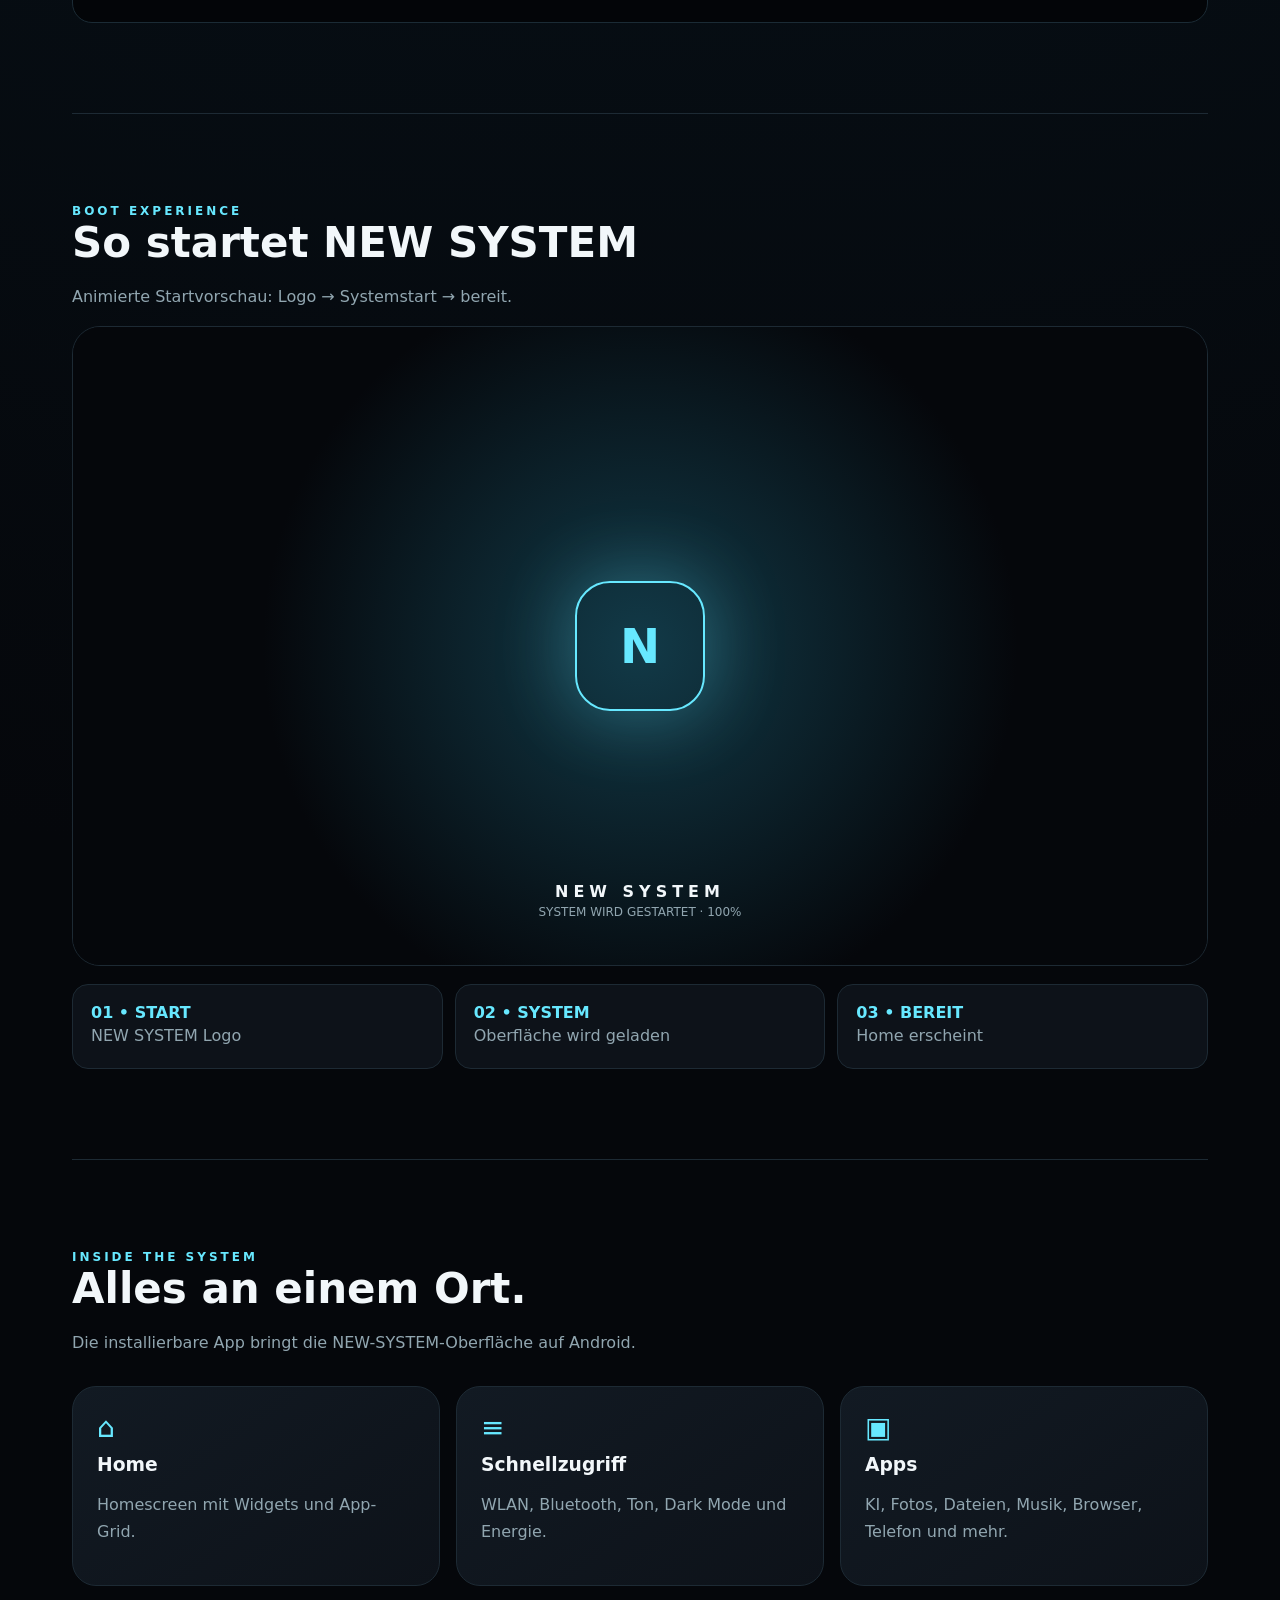
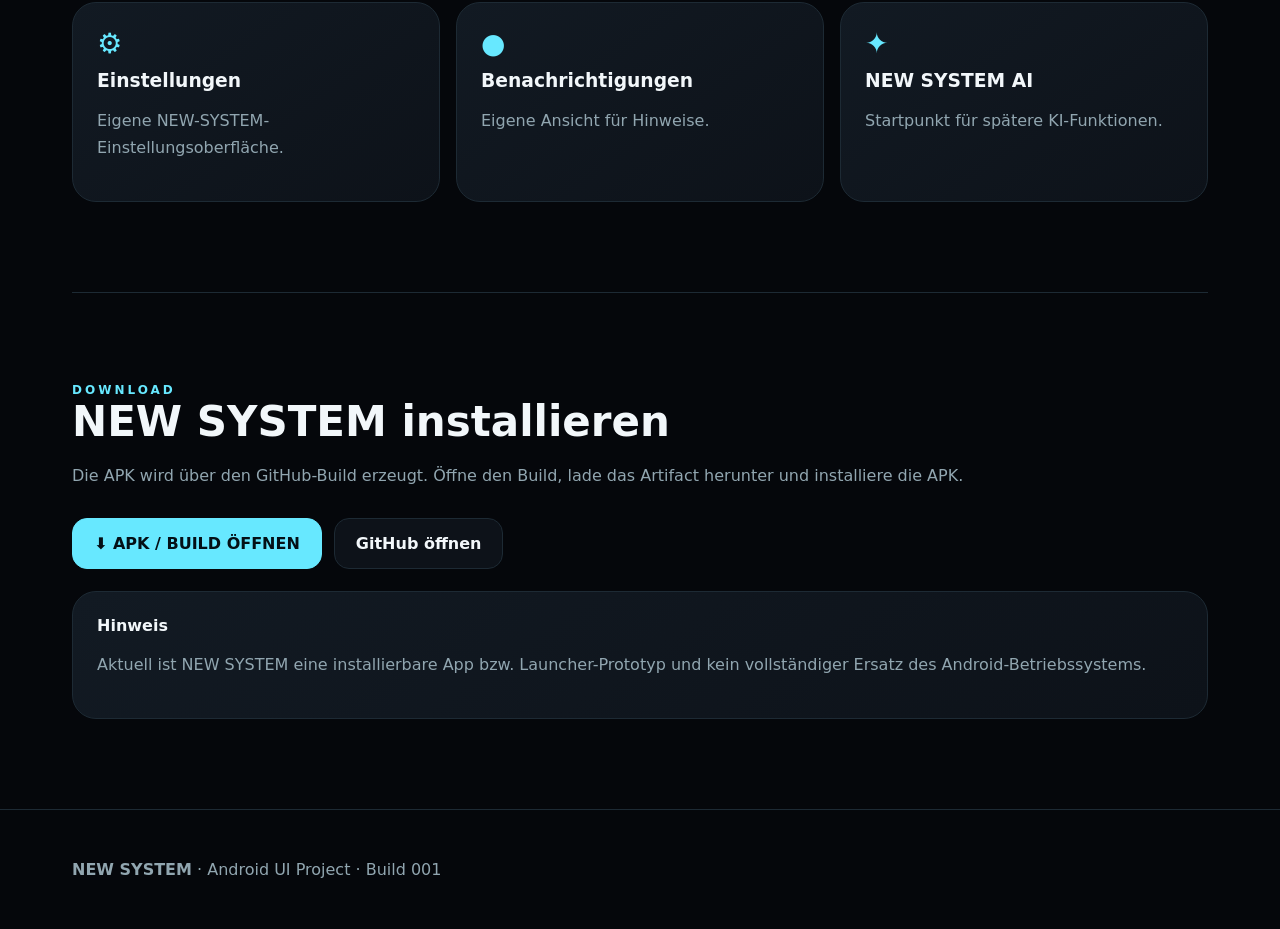
==== commit a8d7e6c4: "Add NEW SYSTEM website with builds startup preview and APK download" ====
--- a/index.html
+++ b/index.html
@@ -1,101 +1,32 @@
 <!doctype html>
 <html lang="de">
 <head>
-<meta charset="utf-8">
-<meta name="viewport" content="width=device-width,initial-scale=1">
-<meta name="theme-color" content="#05080d">
-<meta name="description" content="NEW SYSTEM – interaktiver Android-System-Prototyp und App-Builder.">
-<title>NEW SYSTEM – System Builder</title>
-<link rel="icon" href="assets/logo.svg" type="image/svg+xml">
-<link rel="stylesheet" href="style.css">
+<meta charset="utf-8"><meta name="viewport" content="width=device-width,initial-scale=1">
+<title>NEW SYSTEM — Official</title>
+<style>
+:root{--bg:#05070b;--card:#0d1219;--card2:#121a23;--cyan:#67e8ff;--muted:#91a6b0;--white:#f2f7fa;--line:#1d2a34}
+*{box-sizing:border-box}html{scroll-behavior:smooth}body{margin:0;background:radial-gradient(circle at 50% 0,#103342 0,#071017 28%,var(--bg) 60%);color:var(--white);font-family:Inter,system-ui,Arial,sans-serif}a{color:inherit;text-decoration:none}.wrap{max-width:1180px;margin:auto;padding:0 22px}
+nav{position:sticky;top:0;z-index:10;backdrop-filter:blur(20px);background:#05070bd9;border-bottom:1px solid var(--line);height:70px;display:flex;align-items:center}.navin{width:100%;display:flex;justify-content:space-between;align-items:center}.brand{display:flex;align-items:center;gap:12px;font-weight:900;letter-spacing:2px}.logo{width:36px;height:36px;border:1px solid var(--cyan);border-radius:12px;display:grid;place-items:center;color:var(--cyan);box-shadow:0 0 30px #67e8ff25}.links{display:flex;gap:24px;color:var(--muted);font-size:14px}.links a:hover{color:var(--cyan)}
+.hero{min-height:700px;display:grid;grid-template-columns:1.1fr .9fr;gap:40px;align-items:center}.eyebrow{color:var(--cyan);font-weight:800;letter-spacing:3px;font-size:12px}.hero h1{font-size:clamp(46px,7vw,86px);line-height:.92;margin:18px 0}.hero p,.sub{color:var(--muted);line-height:1.7}.hero p{font-size:19px;max-width:650px}.buttons{display:flex;gap:12px;flex-wrap:wrap;margin-top:28px}.btn{padding:15px 21px;border-radius:15px;border:1px solid var(--line);background:var(--card);font-weight:800}.btn.primary{background:var(--cyan);color:#041016;border-color:var(--cyan)}.btn:hover{transform:translateY(-2px)}
+.phone{width:min(330px,90vw);height:620px;border:8px solid #111820;border-radius:42px;margin:auto;background:#060a0f;box-shadow:0 0 80px #67e8ff18,0 30px 80px #000}.screen{height:100%;border-radius:34px;overflow:hidden;padding:25px 18px;background:radial-gradient(circle at 50% 25%,#123846,#071017 52%,#05070b)}.screen small{color:var(--cyan);font-weight:800}.clock{font-size:58px;font-weight:800;margin-top:55px}.widget,.app{background:#ffffff10;border:1px solid #ffffff0d;border-radius:18px;padding:15px;margin-top:18px}.grid{display:grid;grid-template-columns:repeat(4,1fr);gap:12px;margin-top:24px}.app{text-align:center;padding:12px 4px;font-size:11px}.app b{display:block;color:var(--cyan);font-size:22px;margin-bottom:7px}
+section{padding:90px 0;border-top:1px solid var(--line)}h2{font-size:42px;margin:0 0 12px}.cards{display:grid;grid-template-columns:repeat(3,1fr);gap:16px;margin-top:30px}.card{background:linear-gradient(145deg,var(--card2),var(--card));border:1px solid var(--line);border-radius:24px;padding:24px}.card h3{margin:10px 0}.cyan{color:var(--cyan)}.build{font-family:ui-monospace,monospace;background:#030508;border:1px solid #1b2b35;border-radius:20px;padding:22px;line-height:1.9;color:#bcecf5;overflow:auto}.ok{color:#67e8ff}.dim{color:#61727a}.bar{height:8px;background:#17232b;border-radius:9px;overflow:hidden}.bar i{display:block;height:100%;width:100%;background:var(--cyan);box-shadow:0 0 22px var(--cyan)}
+.video{border:1px solid var(--line);border-radius:28px;overflow:hidden;background:#020508;position:relative}.boot{aspect-ratio:16/9;display:grid;place-items:center;background:radial-gradient(circle,#123a48,#05070b 58%)}.boot .circle{width:130px;height:130px;border:2px solid var(--cyan);border-radius:35px;display:grid;place-items:center;color:var(--cyan);font-size:48px;font-weight:900;box-shadow:0 0 80px #67e8ff55;animation:pulse 1.8s infinite}.boot .txt{text-align:center;position:absolute;bottom:45px}.boot strong{display:block;letter-spacing:5px}.boot span{color:var(--muted);font-size:12px}.timeline{display:grid;grid-template-columns:repeat(3,1fr);gap:12px;margin-top:18px}.step{padding:18px;background:var(--card);border:1px solid var(--line);border-radius:16px}.step b{color:var(--cyan)}@keyframes pulse{50%{transform:scale(1.08);box-shadow:0 0 120px #67e8ff77}}
+footer{padding:50px 0;color:var(--muted);border-top:1px solid var(--line)}@media(max-width:800px){.hero{grid-template-columns:1fr;padding:70px 0}.cards{grid-template-columns:1fr}.links{display:none}}
+</style>
 </head>
 <body>
-<div id="boot" class="boot">
-  <div class="boot-logo"><img src="assets/logo.svg" alt="NEW SYSTEM"></div>
-  <div class="boot-name">NEW SYSTEM</div>
-  <div class="boot-line"><span></span></div>
-  <div class="boot-status">System wird gestartet …</div>
-</div>
-
-<header class="top">
-  <a class="brand" href="#"><img src="assets/logo.svg" alt=""> <span>NEW SYSTEM</span></a>
-  <nav>
-    <a href="#builder">Builder</a><a href="#system">System</a><a href="#apps">Apps</a><a href="#video">Start-Video</a>
-  </nav>
-  <button id="launch" class="pill">▶ System starten</button>
-</header>
-
-<main>
-<section class="hero">
-  <div class="hero-copy">
-    <span class="eyebrow">ANDROID-STYLE • DEUTSCH • INTERAKTIV</span>
-    <h1>Dein eigenes<br><em>NEW SYSTEM.</em></h1>
-    <p>Eine komplette, visuelle System-Oberfläche im Browser. Der Builder erzeugt die App-Oberfläche, Startsequenz, Systemseiten und App-Simulation direkt hier.</p>
-    <div class="actions">
-      <button class="primary" id="build">⚡ NEW SYSTEM bauen</button>
-      <a class="secondary" href="#video">Start-Video ansehen</a>
-    </div>
-    <div class="facts"><span><b>100%</b> Browser-Prototyp</span><span><b>0</b> Systemänderungen</span><span><b>DE</b> komplett deutsch</span></div>
-  </div>
-  <div class="hero-device">
-    <div class="phone">
-      <div class="camera"></div><div class="screen">
-        <div class="status"><span id="time">21:00</span><span>▰ 100%　⌁</span></div>
-        <div class="wallpaper"><div class="orb o1"></div><div class="orb o2"></div><div class="system-word">NEW<br>SYSTEM</div></div>
-        <div class="dock"><button data-app="Telefon">☎</button><button data-app="Nachrichten">▣</button><button data-app="Browser">◎</button><button data-app="Kamera">◉</button></div>
-        <div class="home-apps"><button data-app="Fotos">▧<small>Fotos</small></button><button data-app="Dateien">▤<small>Dateien</small></button><button data-app="Musik">♫<small>Musik</small></button><button data-app="Einstellungen">⚙<small>Einstellungen</small></button></div>
-      </div>
-    </div>
-  </div>
-</section>
-
-<section id="builder" class="section builder">
-  <div class="section-head"><span>01 / BUILDER</span><h2>Die App wird hier gebaut.</h2><p>Ein Klick erzeugt die komplette sichtbare NEW-SYSTEM-Umgebung. Keine Installation, kein Wipe, kein Eingriff in dein Android.</p></div>
-  <div class="builder-grid">
-    <div class="build-card">
-      <div class="build-top"><span>NEW SYSTEM BUILD</span><span id="buildState">BEREIT</span></div>
-      <div class="terminal" id="terminal"><p>› Projekt geladen.</p><p>› Oberfläche bereit.</p><p>› Android-kompatible Struktur geplant.</p><p>› Warte auf Build …</p></div>
-      <button class="primary full" id="build2">NEW SYSTEM jetzt bauen</button>
-    </div>
-    <div class="checklist">
-      <div>✓ Startbildschirm</div><div>✓ App-Übersicht</div><div>✓ Schnelleinstellungen</div><div>✓ Dateien & Fotos</div><div>✓ Musik & Browser</div><div>✓ Einstellungen</div><div>✓ Akku / WLAN / Bluetooth UI</div><div>✓ Deutsche Oberfläche</div>
-    </div>
-  </div>
-</section>
-
-<section id="system" class="section">
-  <div class="section-head"><span>02 / SYSTEM</span><h2>Android-ähnlich. Voll interaktiv.</h2></div>
-  <div class="control-grid">
-    <article class="panel large"><div class="panel-title"><b>Schnelleinstellungen</b><span id="sysTime">21:00</span></div><div class="toggles"><button class="toggle active" data-toggle>WLAN<span>Verbunden</span></button><button class="toggle" data-toggle>Bluetooth<span>Aus</span></button><button class="toggle" data-toggle>Ruhe<span>Aus</span></button><button class="toggle active" data-toggle>Helligkeit<span>Automatisch</span></button></div><label>Helligkeit <input type="range" value="78"></label><label>Lautstärke <input type="range" value="62"></label></article>
-    <article class="panel"><div class="panel-title"><b>Systemstatus</b><span class="live">● LIVE</span></div><div class="stat"><span>Speicher</span><b>Intern · verfügbar</b></div><div class="stat"><span>Akku</span><b>100%</b></div><div class="stat"><span>Netzwerk</span><b>Verbunden</b></div><div class="stat"><span>Sprache</span><b>Deutsch</b></div></article>
-  </div>
-</section>
-
-<section id="apps" class="section">
-  <div class="section-head"><span>03 / APPS</span><h2>Alles, was du im System erwartest.</h2></div>
-  <div class="app-grid">
-    <button class="app-card" data-app="KI"><strong>✦</strong><b>KI</b><small>Assistent & Suche</small></button>
-    <button class="app-card" data-app="Fotos"><strong>▧</strong><b>Fotos</b><small>Bilder & Alben</small></button>
-    <button class="app-card" data-app="Dateien"><strong>▤</strong><b>Dateien</b><small>Speicher & Ordner</small></button>
-    <button class="app-card" data-app="Musik"><strong>♫</strong><b>Musik</b><small>Player & Bibliothek</small></button>
-    <button class="app-card" data-app="Browser"><strong>◎</strong><b>Browser</b><small>Internet</small></button>
-    <button class="app-card" data-app="Telefon"><strong>☎</strong><b>Telefon</b><small>Anrufe</small></button>
-    <button class="app-card" data-app="Nachrichten"><strong>▣</strong><b>Nachrichten</b><small>Chats & SMS</small></button>
-    <button class="app-card" data-app="Kamera"><strong>◉</strong><b>Kamera</b><small>Aufnehmen</small></button>
-    <button class="app-card" data-app="Einstellungen"><strong>⚙</strong><b>Einstellungen</b><small>System verwalten</small></button>
-  </div>
-</section>
-
-<section id="video" class="section video-section">
-  <div class="section-head"><span>04 / START-VIDEO</span><h2>So sieht der Start von NEW SYSTEM aus.</h2><p>Die Animation ist direkt im Projekt enthalten und folgt derselben Startsequenz wie die Demo-App.</p></div>
-  <div class="video-frame"><img src="assets/startup.svg" alt="Animierte Startsequenz von NEW SYSTEM"><div class="video-overlay"><span>● LIVE PREVIEW</span><b>NEW SYSTEM / START</b></div></div>
-</section>
-
-<section class="notice"><b>Wichtig zu echten Android-Daten</b><p>Diese Website kann nicht heimlich auf private Android-App-Daten zugreifen. Ein echter Android-Build kann später mit den erlaubten Android-APIs auf Fotos, Dateien, Apps und Gerätestatus zugreifen. Die Web-Demo verändert dein Tablet nicht.</p></section>
-</main>
-
-<div id="modal" class="modal"><div class="modal-box"><button id="close" class="close">×</button><div id="modalIcon" class="modal-icon">✦</div><h3 id="modalTitle">App</h3><p id="modalText"></p><div class="fake-list" id="modalList"></div></div></div>
-<footer>NEW SYSTEM · Eigener System-Prototyp · Deutsch · sicherer Web-Modus</footer>
-<script src="script.js"></script>
-</body>
-</html>+<nav><div class="wrap navin"><div class="brand"><span class="logo">N</span> NEW SYSTEM</div><div class="links"><a href="#build">Builds</a><a href="#preview">Start</a><a href="#features">System</a><a href="#download">Download</a></div></div></nav>
+<main class="wrap">
+<section class="hero" style="border:0"><div><div class="eyebrow">ANDROID • NEW SYSTEM • 1.0</div><h1>Dein neues<br><span class="cyan">System.</span></h1><p>Eine clean designte Android-Oberfläche mit Home, Apps, Schnellzugriff, Einstellungen und NEW SYSTEM AI.</p><div class="buttons"><a class="btn primary" href="#download">APK herunterladen</a><a class="btn" href="#preview">▶ Start ansehen</a></div></div>
+<div class="phone"><div class="screen"><small>NEW SYSTEM</small><div class="clock" id="clock">00:00</div><div style="color:#91a6b0">Klar · 18°C</div><div class="widget"><b>Heute</b><br><span style="color:#91a6b0">Alles bereit.</span></div><div class="grid"><div class="app">✦ KI</div><div class="app">◉ Fotos</div><div class="app">▣ Dateien</div><div class="app">♫ Musik</div><div class="app">◌ Browser</div><div class="app">☎ Telefon</div><div class="app">● Nachrichten</div><div class="app">⚙ Einstellungen</div></div></div></div></section>
+<section id="build"><div class="eyebrow">BUILD CENTER</div><h2>Builds & Releases</h2><p class="sub">Der Build-Status der installierbaren App.</p><div class="cards">
+<div class="card"><div class="cyan">CURRENT BUILD</div><h3>NEW SYSTEM 1.0</h3><p class="sub">Debug APK · Android 8+ · Launcher-Prototyp</p><div class="bar"><i></i></div><p class="cyan">✓ BUILD ERFOLGREICH</p></div>
+<div class="card"><div class="cyan">PIPELINE</div><h3>Android Build</h3><p class="sub">Java 21 → Android SDK → Gradle 8.13 → APK</p><p class="cyan">✓ erfolgreich gebaut</p></div>
+<div class="card"><div class="cyan">SAFETY</div><h3>System bleibt unangetastet</h3><p class="sub">Kein Root, kein Flashen, kein Bootloader-Unlock, kein Zurücksetzen.</p></div></div>
+<div class="build" style="margin-top:22px"><span class="dim">$</span> gradle assembleDebug --no-daemon<br><span class="ok">✓</span> Android SDK bereit<br><span class="ok">✓</span> Java 21 bereit<br><span class="ok">✓</span> NEW SYSTEM UI kompiliert<br><span class="ok">✓</span> APK erstellt<br><span class="ok">✓ BUILD SUCCESSFUL</span><br><span class="dim">artifact: NEW-SYSTEM-debug-APK</span></div></section>
+<section id="preview"><div class="eyebrow">BOOT EXPERIENCE</div><h2>So startet NEW SYSTEM</h2><p class="sub">Animierte Startvorschau: Logo → Systemstart → bereit.</p><div class="video"><div class="boot"><div class="circle">N</div><div class="txt"><strong>NEW SYSTEM</strong><span>SYSTEM WIRD GESTARTET · <span id="pct">100</span>%</span></div></div></div><div class="timeline"><div class="step"><b>01 • START</b><br><span class="sub">NEW SYSTEM Logo</span></div><div class="step"><b>02 • SYSTEM</b><br><span class="sub">Oberfläche wird geladen</span></div><div class="step"><b>03 • BEREIT</b><br><span class="sub">Home erscheint</span></div></div></section>
+<section id="features"><div class="eyebrow">INSIDE THE SYSTEM</div><h2>Alles an einem Ort.</h2><p class="sub">Die installierbare App bringt die NEW-SYSTEM-Oberfläche auf Android.</p><div class="cards"><div class="card"><div class="cyan" style="font-size:28px">⌂</div><h3>Home</h3><p class="sub">Homescreen mit Widgets und App-Grid.</p></div><div class="card"><div class="cyan" style="font-size:28px">≡</div><h3>Schnellzugriff</h3><p class="sub">WLAN, Bluetooth, Ton, Dark Mode und Energie.</p></div><div class="card"><div class="cyan" style="font-size:28px">▣</div><h3>Apps</h3><p class="sub">KI, Fotos, Dateien, Musik, Browser, Telefon und mehr.</p></div><div class="card"><div class="cyan" style="font-size:28px">⚙</div><h3>Einstellungen</h3><p class="sub">Eigene NEW-SYSTEM-Einstellungsoberfläche.</p></div><div class="card"><div class="cyan" style="font-size:28px">●</div><h3>Benachrichtigungen</h3><p class="sub">Eigene Ansicht für Hinweise.</p></div><div class="card"><div class="cyan" style="font-size:28px">✦</div><h3>NEW SYSTEM AI</h3><p class="sub">Startpunkt für spätere KI-Funktionen.</p></div></div></section>
+<section id="download"><div class="eyebrow">DOWNLOAD</div><h2>NEW SYSTEM installieren</h2><p class="sub">Die APK wird über den GitHub-Build erzeugt. Öffne den Build, lade das Artifact herunter und installiere die APK.</p><div class="buttons"><a class="btn primary" href="https://github.com/twilightterror123/appppp/actions/runs/35532169467" target="_blank">⬇ APK / BUILD ÖFFNEN</a><a class="btn" href="https://github.com/twilightterror123/appppp" target="_blank">GitHub öffnen</a></div><div class="card" style="margin-top:22px"><b>Hinweis</b><p class="sub">Aktuell ist NEW SYSTEM eine installierbare App bzw. Launcher-Prototyp und kein vollständiger Ersatz des Android-Betriebssystems.</p></div></section>
+</main><footer><div class="wrap"><b>NEW SYSTEM</b> · Android UI Project · Build 001</div></footer>
+<script>function tick(){document.getElementById('clock').textContent=new Date().toLocaleTimeString('de-DE',{hour:'2-digit',minute:'2-digit'});}tick();setInterval(tick,1000);</script>
+</body></html>
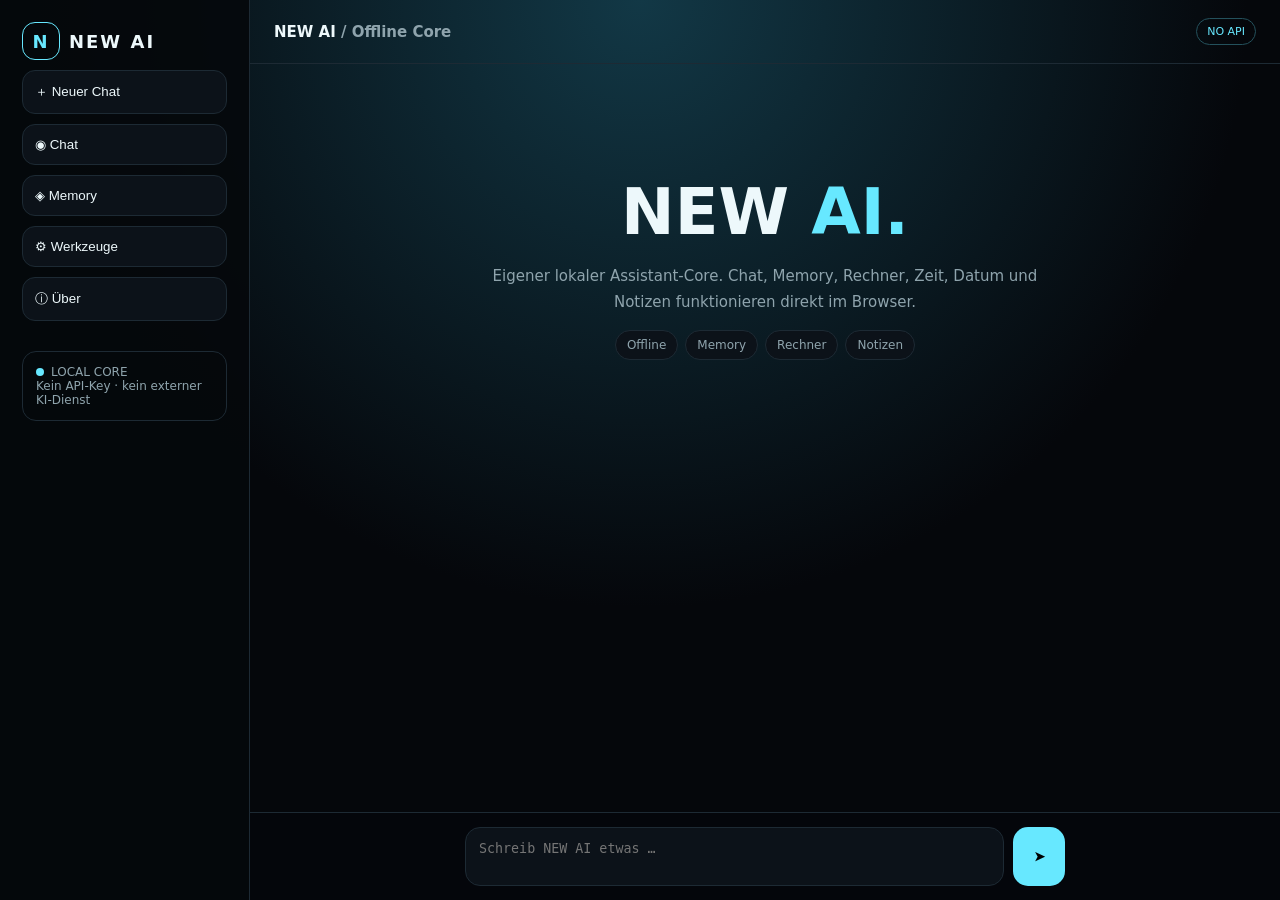
==== commit 8db76b96: "Create NEW AI core UI" ====
--- a/index.html
+++ b/index.html
@@ -1,32 +1,9 @@
-<!doctype html>
-<html lang="de">
-<head>
-<meta charset="utf-8"><meta name="viewport" content="width=device-width,initial-scale=1">
-<title>NEW SYSTEM — Official</title>
-<style>
-:root{--bg:#05070b;--card:#0d1219;--card2:#121a23;--cyan:#67e8ff;--muted:#91a6b0;--white:#f2f7fa;--line:#1d2a34}
-*{box-sizing:border-box}html{scroll-behavior:smooth}body{margin:0;background:radial-gradient(circle at 50% 0,#103342 0,#071017 28%,var(--bg) 60%);color:var(--white);font-family:Inter,system-ui,Arial,sans-serif}a{color:inherit;text-decoration:none}.wrap{max-width:1180px;margin:auto;padding:0 22px}
-nav{position:sticky;top:0;z-index:10;backdrop-filter:blur(20px);background:#05070bd9;border-bottom:1px solid var(--line);height:70px;display:flex;align-items:center}.navin{width:100%;display:flex;justify-content:space-between;align-items:center}.brand{display:flex;align-items:center;gap:12px;font-weight:900;letter-spacing:2px}.logo{width:36px;height:36px;border:1px solid var(--cyan);border-radius:12px;display:grid;place-items:center;color:var(--cyan);box-shadow:0 0 30px #67e8ff25}.links{display:flex;gap:24px;color:var(--muted);font-size:14px}.links a:hover{color:var(--cyan)}
-.hero{min-height:700px;display:grid;grid-template-columns:1.1fr .9fr;gap:40px;align-items:center}.eyebrow{color:var(--cyan);font-weight:800;letter-spacing:3px;font-size:12px}.hero h1{font-size:clamp(46px,7vw,86px);line-height:.92;margin:18px 0}.hero p,.sub{color:var(--muted);line-height:1.7}.hero p{font-size:19px;max-width:650px}.buttons{display:flex;gap:12px;flex-wrap:wrap;margin-top:28px}.btn{padding:15px 21px;border-radius:15px;border:1px solid var(--line);background:var(--card);font-weight:800}.btn.primary{background:var(--cyan);color:#041016;border-color:var(--cyan)}.btn:hover{transform:translateY(-2px)}
-.phone{width:min(330px,90vw);height:620px;border:8px solid #111820;border-radius:42px;margin:auto;background:#060a0f;box-shadow:0 0 80px #67e8ff18,0 30px 80px #000}.screen{height:100%;border-radius:34px;overflow:hidden;padding:25px 18px;background:radial-gradient(circle at 50% 25%,#123846,#071017 52%,#05070b)}.screen small{color:var(--cyan);font-weight:800}.clock{font-size:58px;font-weight:800;margin-top:55px}.widget,.app{background:#ffffff10;border:1px solid #ffffff0d;border-radius:18px;padding:15px;margin-top:18px}.grid{display:grid;grid-template-columns:repeat(4,1fr);gap:12px;margin-top:24px}.app{text-align:center;padding:12px 4px;font-size:11px}.app b{display:block;color:var(--cyan);font-size:22px;margin-bottom:7px}
-section{padding:90px 0;border-top:1px solid var(--line)}h2{font-size:42px;margin:0 0 12px}.cards{display:grid;grid-template-columns:repeat(3,1fr);gap:16px;margin-top:30px}.card{background:linear-gradient(145deg,var(--card2),var(--card));border:1px solid var(--line);border-radius:24px;padding:24px}.card h3{margin:10px 0}.cyan{color:var(--cyan)}.build{font-family:ui-monospace,monospace;background:#030508;border:1px solid #1b2b35;border-radius:20px;padding:22px;line-height:1.9;color:#bcecf5;overflow:auto}.ok{color:#67e8ff}.dim{color:#61727a}.bar{height:8px;background:#17232b;border-radius:9px;overflow:hidden}.bar i{display:block;height:100%;width:100%;background:var(--cyan);box-shadow:0 0 22px var(--cyan)}
-.video{border:1px solid var(--line);border-radius:28px;overflow:hidden;background:#020508;position:relative}.boot{aspect-ratio:16/9;display:grid;place-items:center;background:radial-gradient(circle,#123a48,#05070b 58%)}.boot .circle{width:130px;height:130px;border:2px solid var(--cyan);border-radius:35px;display:grid;place-items:center;color:var(--cyan);font-size:48px;font-weight:900;box-shadow:0 0 80px #67e8ff55;animation:pulse 1.8s infinite}.boot .txt{text-align:center;position:absolute;bottom:45px}.boot strong{display:block;letter-spacing:5px}.boot span{color:var(--muted);font-size:12px}.timeline{display:grid;grid-template-columns:repeat(3,1fr);gap:12px;margin-top:18px}.step{padding:18px;background:var(--card);border:1px solid var(--line);border-radius:16px}.step b{color:var(--cyan)}@keyframes pulse{50%{transform:scale(1.08);box-shadow:0 0 120px #67e8ff77}}
-footer{padding:50px 0;color:var(--muted);border-top:1px solid var(--line)}@media(max-width:800px){.hero{grid-template-columns:1fr;padding:70px 0}.cards{grid-template-columns:1fr}.links{display:none}}
-</style>
-</head>
-<body>
-<nav><div class="wrap navin"><div class="brand"><span class="logo">N</span> NEW SYSTEM</div><div class="links"><a href="#build">Builds</a><a href="#preview">Start</a><a href="#features">System</a><a href="#download">Download</a></div></div></nav>
-<main class="wrap">
-<section class="hero" style="border:0"><div><div class="eyebrow">ANDROID • NEW SYSTEM • 1.0</div><h1>Dein neues<br><span class="cyan">System.</span></h1><p>Eine clean designte Android-Oberfläche mit Home, Apps, Schnellzugriff, Einstellungen und NEW SYSTEM AI.</p><div class="buttons"><a class="btn primary" href="#download">APK herunterladen</a><a class="btn" href="#preview">▶ Start ansehen</a></div></div>
-<div class="phone"><div class="screen"><small>NEW SYSTEM</small><div class="clock" id="clock">00:00</div><div style="color:#91a6b0">Klar · 18°C</div><div class="widget"><b>Heute</b><br><span style="color:#91a6b0">Alles bereit.</span></div><div class="grid"><div class="app">✦ KI</div><div class="app">◉ Fotos</div><div class="app">▣ Dateien</div><div class="app">♫ Musik</div><div class="app">◌ Browser</div><div class="app">☎ Telefon</div><div class="app">● Nachrichten</div><div class="app">⚙ Einstellungen</div></div></div></div></section>
-<section id="build"><div class="eyebrow">BUILD CENTER</div><h2>Builds & Releases</h2><p class="sub">Der Build-Status der installierbaren App.</p><div class="cards">
-<div class="card"><div class="cyan">CURRENT BUILD</div><h3>NEW SYSTEM 1.0</h3><p class="sub">Debug APK · Android 8+ · Launcher-Prototyp</p><div class="bar"><i></i></div><p class="cyan">✓ BUILD ERFOLGREICH</p></div>
-<div class="card"><div class="cyan">PIPELINE</div><h3>Android Build</h3><p class="sub">Java 21 → Android SDK → Gradle 8.13 → APK</p><p class="cyan">✓ erfolgreich gebaut</p></div>
-<div class="card"><div class="cyan">SAFETY</div><h3>System bleibt unangetastet</h3><p class="sub">Kein Root, kein Flashen, kein Bootloader-Unlock, kein Zurücksetzen.</p></div></div>
-<div class="build" style="margin-top:22px"><span class="dim">$</span> gradle assembleDebug --no-daemon<br><span class="ok">✓</span> Android SDK bereit<br><span class="ok">✓</span> Java 21 bereit<br><span class="ok">✓</span> NEW SYSTEM UI kompiliert<br><span class="ok">✓</span> APK erstellt<br><span class="ok">✓ BUILD SUCCESSFUL</span><br><span class="dim">artifact: NEW-SYSTEM-debug-APK</span></div></section>
-<section id="preview"><div class="eyebrow">BOOT EXPERIENCE</div><h2>So startet NEW SYSTEM</h2><p class="sub">Animierte Startvorschau: Logo → Systemstart → bereit.</p><div class="video"><div class="boot"><div class="circle">N</div><div class="txt"><strong>NEW SYSTEM</strong><span>SYSTEM WIRD GESTARTET · <span id="pct">100</span>%</span></div></div></div><div class="timeline"><div class="step"><b>01 • START</b><br><span class="sub">NEW SYSTEM Logo</span></div><div class="step"><b>02 • SYSTEM</b><br><span class="sub">Oberfläche wird geladen</span></div><div class="step"><b>03 • BEREIT</b><br><span class="sub">Home erscheint</span></div></div></section>
-<section id="features"><div class="eyebrow">INSIDE THE SYSTEM</div><h2>Alles an einem Ort.</h2><p class="sub">Die installierbare App bringt die NEW-SYSTEM-Oberfläche auf Android.</p><div class="cards"><div class="card"><div class="cyan" style="font-size:28px">⌂</div><h3>Home</h3><p class="sub">Homescreen mit Widgets und App-Grid.</p></div><div class="card"><div class="cyan" style="font-size:28px">≡</div><h3>Schnellzugriff</h3><p class="sub">WLAN, Bluetooth, Ton, Dark Mode und Energie.</p></div><div class="card"><div class="cyan" style="font-size:28px">▣</div><h3>Apps</h3><p class="sub">KI, Fotos, Dateien, Musik, Browser, Telefon und mehr.</p></div><div class="card"><div class="cyan" style="font-size:28px">⚙</div><h3>Einstellungen</h3><p class="sub">Eigene NEW-SYSTEM-Einstellungsoberfläche.</p></div><div class="card"><div class="cyan" style="font-size:28px">●</div><h3>Benachrichtigungen</h3><p class="sub">Eigene Ansicht für Hinweise.</p></div><div class="card"><div class="cyan" style="font-size:28px">✦</div><h3>NEW SYSTEM AI</h3><p class="sub">Startpunkt für spätere KI-Funktionen.</p></div></div></section>
-<section id="download"><div class="eyebrow">DOWNLOAD</div><h2>NEW SYSTEM installieren</h2><p class="sub">Die APK wird über den GitHub-Build erzeugt. Öffne den Build, lade das Artifact herunter und installiere die APK.</p><div class="buttons"><a class="btn primary" href="https://github.com/twilightterror123/appppp/actions/runs/35532169467" target="_blank">⬇ APK / BUILD ÖFFNEN</a><a class="btn" href="https://github.com/twilightterror123/appppp" target="_blank">GitHub öffnen</a></div><div class="card" style="margin-top:22px"><b>Hinweis</b><p class="sub">Aktuell ist NEW SYSTEM eine installierbare App bzw. Launcher-Prototyp und kein vollständiger Ersatz des Android-Betriebssystems.</p></div></section>
-</main><footer><div class="wrap"><b>NEW SYSTEM</b> · Android UI Project · Build 001</div></footer>
-<script>function tick(){document.getElementById('clock').textContent=new Date().toLocaleTimeString('de-DE',{hour:'2-digit',minute:'2-digit'});}tick();setInterval(tick,1000);</script>
-</body></html>+<!doctype html><html lang="de"><head><meta charset="utf-8"><meta name="viewport" content="width=device-width,initial-scale=1"><title>NEW AI</title><style>
+:root{--bg:#05070b;--p:#0c1219;--p2:#111b24;--line:#1d2a34;--c:#67e8ff;--t:#edf8fb;--m:#8fa4ad}*{box-sizing:border-box}body{margin:0;background:radial-gradient(circle at 50% 0,#123846,#05070b 55%);color:var(--t);font:15px system-ui,Arial}.app{height:100vh;display:grid;grid-template-columns:250px 1fr}.side{padding:22px;border-right:1px solid var(--line);background:#05080ce8}.logo{font-weight:900;letter-spacing:2px;font-size:18px}.mark{display:inline-grid;place-items:center;width:38px;height:38px;border:1px solid var(--c);border-radius:13px;color:var(--c);margin-right:9px}.side button{display:block;width:100%;margin:10px 0;padding:12px;border:1px solid var(--line);border-radius:13px;background:var(--p);color:var(--t);text-align:left;cursor:pointer}.status{margin-top:30px;padding:13px;border:1px solid var(--line);border-radius:14px;color:var(--m);font-size:12px}.dot{display:inline-block;width:8px;height:8px;border-radius:50%;background:var(--c);margin-right:7px}.main{display:grid;grid-template-rows:64px 1fr 88px}.top{border-bottom:1px solid var(--line);padding:0 24px;display:flex;justify-content:space-between;align-items:center}.badge{color:var(--c);border:1px solid #24515c;border-radius:20px;padding:6px 10px;font-size:11px}.chat{overflow:auto;padding:30px max(20px,calc((100vw - 850px)/2))}.welcome{text-align:center;margin:9vh auto 30px;max-width:650px}.big{font-size:64px;font-weight:900}.c{color:var(--c)}.muted{color:var(--m);line-height:1.7}.caps{display:flex;gap:7px;justify-content:center;flex-wrap:wrap}.cap{padding:7px 11px;border:1px solid var(--line);border-radius:20px;background:var(--p);color:var(--m);font-size:12px}.msg{display:flex;margin:0 auto 16px;max-width:760px}.msg.u{justify-content:flex-end}.bubble{max-width:80%;padding:13px 16px;border-radius:18px;background:var(--p2);border:1px solid var(--line);white-space:pre-wrap;line-height:1.55}.u .bubble{background:#10303a;border-color:#24515c}.composer{border-top:1px solid var(--line);padding:14px max(20px,calc((100vw - 850px)/2));display:flex;gap:9px;background:#05070bf2}.composer textarea{flex:1;background:var(--p);color:var(--t);border:1px solid var(--line);border-radius:15px;padding:13px;resize:none;outline:0}.send{width:52px;border:0;border-radius:15px;background:var(--c);font-weight:900}.panel{display:none;overflow:auto;padding:35px max(20px,calc((100vw - 850px)/2))}.card{background:var(--p);border:1px solid var(--line);border-radius:18px;padding:18px;margin:12px 0}@media(max-width:700px){.app{grid-template-columns:1fr}.side{display:none}.big{font-size:45px}}
+</style></head><body><div class="app"><aside class="side"><div class="logo"><span class="mark">N</span>NEW AI</div><button onclick="newChat()">＋ Neuer Chat</button><button onclick="chatView()">◉ Chat</button><button onclick="memoryView()">◈ Memory</button><button onclick="toolsView()">⚙ Werkzeuge</button><button onclick="aboutView()">ⓘ Über</button><div class="status"><span class="dot"></span>LOCAL CORE<br>Kein API-Key · kein externer KI-Dienst</div></aside><main class="main"><header class="top"><b>NEW AI <span style="color:var(--m)">/ Offline Core</span></b><span class="badge">NO API</span></header><section class="chat" id="chat"><div class="welcome" id="welcome"><div class="big">NEW <span class="c">AI.</span></div><p class="muted">Eigener lokaler Assistant-Core. Chat, Memory, Rechner, Zeit, Datum und Notizen funktionieren direkt im Browser.</p><div class="caps"><span class="cap">Offline</span><span class="cap">Memory</span><span class="cap">Rechner</span><span class="cap">Notizen</span></div></div></section><section class="panel" id="panel"></section><div class="composer"><textarea id="input" rows="1" placeholder="Schreib NEW AI etwas …"></textarea><button class="send" onclick="send()">➤</button></div></main></div><script>
+var KEY="new_ai_memory",mem=JSON.parse(localStorage.getItem(KEY)||"{}"),chat=document.getElementById("chat"),panel=document.getElementById("panel"),input=document.getElementById("input");
+function esc(s){return s.replace(/[&<>"']/g,function(c){return({"&":"&amp;","<":"&lt;",">":"&gt;",'"':"&quot;","'":"&#39;"})[c]})}function add(cls,t){var w=document.getElementById("welcome");if(w)w.style.display="none";var d=document.createElement("div");d.className="msg "+cls;d.innerHTML="<div class='bubble'>"+esc(t)+"</div>";chat.appendChild(d);chat.scrollTop=chat.scrollHeight}function save(){localStorage.setItem(KEY,JSON.stringify(mem))}
+function calc(s){var x=s.replace(/[^0-9+\-*/().,%^ ]/g,"").replace(/,/g,".").replace(/%/g,"/100").replace(/\^/g,"**");if(!x.trim()||!/^[0-9+\-*/().%\s*]+$/.test(x))return null;try{var v=Function("return ("+x+")")();return Number.isFinite(v)?String(v):null}catch(e){return null}}
+function think(t){var n=t.toLowerCase(),v;if(/^(hi|hallo|hey|moin|servus)\b/.test(n))return"Hey! Ich bin NEW AI und laufe lokal in diesem Browser.";if(/wer bist du|was bist du/.test(n))return"Ich bin NEW AI, ein eigener lokaler Assistant-Core ohne API.";if(/hilfe|was kannst du|funktionen/.test(n))return"Ich kann lokal chatten, Memory speichern, rechnen, Uhrzeit und Datum nennen, Notizen speichern und meinen Status anzeigen.";if(/uhrzeit|wie spät|wie spat/.test(n))return"Lokale Uhrzeit: "+new Date().toLocaleTimeString("de-DE");if(/datum|welcher tag|heute/.test(n))return"Heute ist "+new Date().toLocaleDateString("de-DE",{weekday:"long",year:"numeric",month:"long",day:"numeric"})+".";if(/^rechne\s+/.test(n)){v=calc(t.replace(/^rechne\s+/i,""));return v?"Ergebnis: "+v:"Ausdruck nicht erkannt."}if(/mein name ist|ich heiße|ich heisse/.test(n)){v=t.replace(/.*?(mein name ist|ich heiße|ich heisse)\s*/i,"").trim();mem.name=v;save();return"Gespeichert. Dein Name ist lokal gespeichert."}if(/wie heiße ich|was ist mein name/.test(n))return mem.name?"Du heißt "+mem.name+".":"Ich kenne deinen Namen noch nicht.";if(/merke dir|merk dir/.test(n)){v=t.replace(/.*?(merke dir|merk dir)\s*/i,"").trim();mem.note=v;save();return v?"Gespeichert.":"Was soll ich mir merken?"}if(/memory|gedächtnis|was merkst du/.test(n))return Object.keys(mem).length?"Lokales Memory:\n"+Object.keys(mem).map(function(k){return"• "+k+": "+mem[k]}).join("\n"):"Memory ist leer.";if(/lösche memory|vergiss alles|memory löschen/.test(n)){mem={};save();return"Lokales Memory gelöscht."}if(/notiz/.test(n)){v=t.replace(/.*?notiz\s*/i,"").trim();if(v){mem.notes=mem.notes||[];mem.notes.push(v);save();return"Notiz lokal gespeichert."}return(mem.notes||[]).join("\n")||"Keine Notizen."}if(/status|stabil|ping/.test(n))return"Status: LOCAL CORE aktiv · API 0 · Memory lokal.";return"Ich habe dafür in meinem lokalen Core noch keine passende Fähigkeit. Diese Version ist bewusst ohne API und daher kein großes generatives Sprachmodell."}
+function send(){var t=input.value.trim();if(!t)return;add("u",t);input.value="";setTimeout(function(){add("a",think(t))},120)}input.addEventListener("keydown",function(e){if(e.key==="Enter"&&!e.shiftKey){e.preventDefault();send()}});function chatView(){panel.style.display="none";chat.style.display="block"}function newChat(){location.reload()}function memoryView(){chat.style.display="none";panel.style.display="block";panel.innerHTML="<h2>Memory</h2><p class='muted'>Nur lokal in diesem Browser.</p><div class='card'>"+(Object.keys(mem).length?Object.keys(mem).map(function(k){return"<b>"+esc(k)+"</b><br><span class='muted'>"+esc(String(mem[k]))+"</span>"}).join("<hr>"):"Memory ist leer.")+"</div>"}function toolsView(){chat.style.display="none";panel.style.display="block";panel.innerHTML="<h2>Werkzeuge</h2><div class='card'><b>Rechner</b><p class='muted'>„rechne 12 * 8 + 4“</p></div><div class='card'><b>Notizen</b><p class='muted'>„Notiz Kaufe Milch“</p></div><div class='card'><b>Zeit / Datum</b><p class='muted'>„Wie spät ist es?“</p></div>"}function aboutView(){chat.style.display="none";panel.style.display="block";panel.innerHTML="<h2>NEW AI</h2><div class='card'><b>Offline Core</b><p class='muted'>Keine externe API und kein API-Key. Für echtes LLM-Niveau muss später ein Sprachmodell lokal eingebunden werden.</p></div>"}
+</script></body></html>
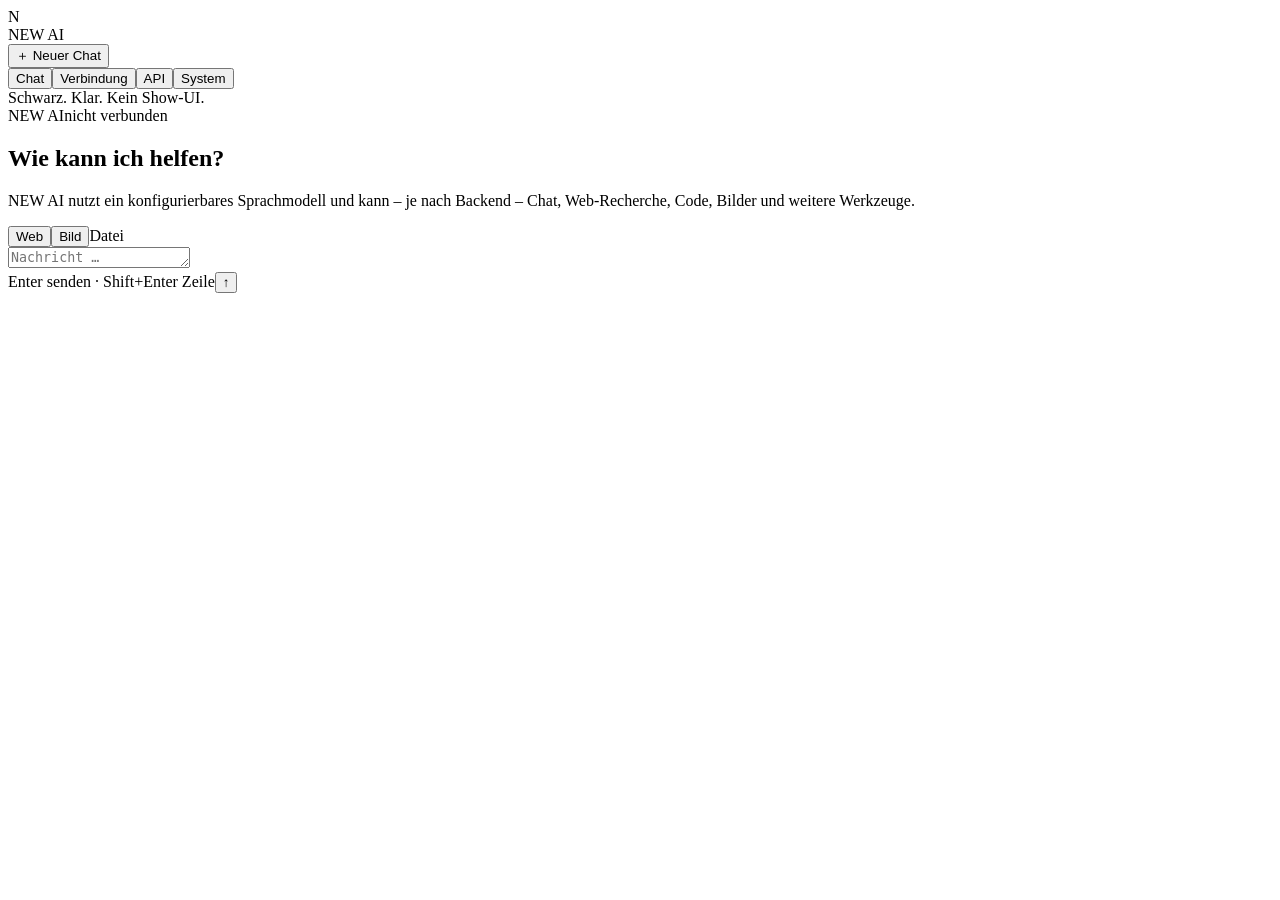
==== commit 5a50950d: "Make NEW AI UI clean and minimal" ====
--- a/index.html
+++ b/index.html
@@ -1,9 +1,27 @@
-<!doctype html><html lang="de"><head><meta charset="utf-8"><meta name="viewport" content="width=device-width,initial-scale=1"><title>NEW AI</title><style>
-:root{--bg:#05070b;--p:#0c1219;--p2:#111b24;--line:#1d2a34;--c:#67e8ff;--t:#edf8fb;--m:#8fa4ad}*{box-sizing:border-box}body{margin:0;background:radial-gradient(circle at 50% 0,#123846,#05070b 55%);color:var(--t);font:15px system-ui,Arial}.app{height:100vh;display:grid;grid-template-columns:250px 1fr}.side{padding:22px;border-right:1px solid var(--line);background:#05080ce8}.logo{font-weight:900;letter-spacing:2px;font-size:18px}.mark{display:inline-grid;place-items:center;width:38px;height:38px;border:1px solid var(--c);border-radius:13px;color:var(--c);margin-right:9px}.side button{display:block;width:100%;margin:10px 0;padding:12px;border:1px solid var(--line);border-radius:13px;background:var(--p);color:var(--t);text-align:left;cursor:pointer}.status{margin-top:30px;padding:13px;border:1px solid var(--line);border-radius:14px;color:var(--m);font-size:12px}.dot{display:inline-block;width:8px;height:8px;border-radius:50%;background:var(--c);margin-right:7px}.main{display:grid;grid-template-rows:64px 1fr 88px}.top{border-bottom:1px solid var(--line);padding:0 24px;display:flex;justify-content:space-between;align-items:center}.badge{color:var(--c);border:1px solid #24515c;border-radius:20px;padding:6px 10px;font-size:11px}.chat{overflow:auto;padding:30px max(20px,calc((100vw - 850px)/2))}.welcome{text-align:center;margin:9vh auto 30px;max-width:650px}.big{font-size:64px;font-weight:900}.c{color:var(--c)}.muted{color:var(--m);line-height:1.7}.caps{display:flex;gap:7px;justify-content:center;flex-wrap:wrap}.cap{padding:7px 11px;border:1px solid var(--line);border-radius:20px;background:var(--p);color:var(--m);font-size:12px}.msg{display:flex;margin:0 auto 16px;max-width:760px}.msg.u{justify-content:flex-end}.bubble{max-width:80%;padding:13px 16px;border-radius:18px;background:var(--p2);border:1px solid var(--line);white-space:pre-wrap;line-height:1.55}.u .bubble{background:#10303a;border-color:#24515c}.composer{border-top:1px solid var(--line);padding:14px max(20px,calc((100vw - 850px)/2));display:flex;gap:9px;background:#05070bf2}.composer textarea{flex:1;background:var(--p);color:var(--t);border:1px solid var(--line);border-radius:15px;padding:13px;resize:none;outline:0}.send{width:52px;border:0;border-radius:15px;background:var(--c);font-weight:900}.panel{display:none;overflow:auto;padding:35px max(20px,calc((100vw - 850px)/2))}.card{background:var(--p);border:1px solid var(--line);border-radius:18px;padding:18px;margin:12px 0}@media(max-width:700px){.app{grid-template-columns:1fr}.side{display:none}.big{font-size:45px}}
-</style></head><body><div class="app"><aside class="side"><div class="logo"><span class="mark">N</span>NEW AI</div><button onclick="newChat()">＋ Neuer Chat</button><button onclick="chatView()">◉ Chat</button><button onclick="memoryView()">◈ Memory</button><button onclick="toolsView()">⚙ Werkzeuge</button><button onclick="aboutView()">ⓘ Über</button><div class="status"><span class="dot"></span>LOCAL CORE<br>Kein API-Key · kein externer KI-Dienst</div></aside><main class="main"><header class="top"><b>NEW AI <span style="color:var(--m)">/ Offline Core</span></b><span class="badge">NO API</span></header><section class="chat" id="chat"><div class="welcome" id="welcome"><div class="big">NEW <span class="c">AI.</span></div><p class="muted">Eigener lokaler Assistant-Core. Chat, Memory, Rechner, Zeit, Datum und Notizen funktionieren direkt im Browser.</p><div class="caps"><span class="cap">Offline</span><span class="cap">Memory</span><span class="cap">Rechner</span><span class="cap">Notizen</span></div></div></section><section class="panel" id="panel"></section><div class="composer"><textarea id="input" rows="1" placeholder="Schreib NEW AI etwas …"></textarea><button class="send" onclick="send()">➤</button></div></main></div><script>
-var KEY="new_ai_memory",mem=JSON.parse(localStorage.getItem(KEY)||"{}"),chat=document.getElementById("chat"),panel=document.getElementById("panel"),input=document.getElementById("input");
-function esc(s){return s.replace(/[&<>"']/g,function(c){return({"&":"&amp;","<":"&lt;",">":"&gt;",'"':"&quot;","'":"&#39;"})[c]})}function add(cls,t){var w=document.getElementById("welcome");if(w)w.style.display="none";var d=document.createElement("div");d.className="msg "+cls;d.innerHTML="<div class='bubble'>"+esc(t)+"</div>";chat.appendChild(d);chat.scrollTop=chat.scrollHeight}function save(){localStorage.setItem(KEY,JSON.stringify(mem))}
-function calc(s){var x=s.replace(/[^0-9+\-*/().,%^ ]/g,"").replace(/,/g,".").replace(/%/g,"/100").replace(/\^/g,"**");if(!x.trim()||!/^[0-9+\-*/().%\s*]+$/.test(x))return null;try{var v=Function("return ("+x+")")();return Number.isFinite(v)?String(v):null}catch(e){return null}}
-function think(t){var n=t.toLowerCase(),v;if(/^(hi|hallo|hey|moin|servus)\b/.test(n))return"Hey! Ich bin NEW AI und laufe lokal in diesem Browser.";if(/wer bist du|was bist du/.test(n))return"Ich bin NEW AI, ein eigener lokaler Assistant-Core ohne API.";if(/hilfe|was kannst du|funktionen/.test(n))return"Ich kann lokal chatten, Memory speichern, rechnen, Uhrzeit und Datum nennen, Notizen speichern und meinen Status anzeigen.";if(/uhrzeit|wie spät|wie spat/.test(n))return"Lokale Uhrzeit: "+new Date().toLocaleTimeString("de-DE");if(/datum|welcher tag|heute/.test(n))return"Heute ist "+new Date().toLocaleDateString("de-DE",{weekday:"long",year:"numeric",month:"long",day:"numeric"})+".";if(/^rechne\s+/.test(n)){v=calc(t.replace(/^rechne\s+/i,""));return v?"Ergebnis: "+v:"Ausdruck nicht erkannt."}if(/mein name ist|ich heiße|ich heisse/.test(n)){v=t.replace(/.*?(mein name ist|ich heiße|ich heisse)\s*/i,"").trim();mem.name=v;save();return"Gespeichert. Dein Name ist lokal gespeichert."}if(/wie heiße ich|was ist mein name/.test(n))return mem.name?"Du heißt "+mem.name+".":"Ich kenne deinen Namen noch nicht.";if(/merke dir|merk dir/.test(n)){v=t.replace(/.*?(merke dir|merk dir)\s*/i,"").trim();mem.note=v;save();return v?"Gespeichert.":"Was soll ich mir merken?"}if(/memory|gedächtnis|was merkst du/.test(n))return Object.keys(mem).length?"Lokales Memory:\n"+Object.keys(mem).map(function(k){return"• "+k+": "+mem[k]}).join("\n"):"Memory ist leer.";if(/lösche memory|vergiss alles|memory löschen/.test(n)){mem={};save();return"Lokales Memory gelöscht."}if(/notiz/.test(n)){v=t.replace(/.*?notiz\s*/i,"").trim();if(v){mem.notes=mem.notes||[];mem.notes.push(v);save();return"Notiz lokal gespeichert."}return(mem.notes||[]).join("\n")||"Keine Notizen."}if(/status|stabil|ping/.test(n))return"Status: LOCAL CORE aktiv · API 0 · Memory lokal.";return"Ich habe dafür in meinem lokalen Core noch keine passende Fähigkeit. Diese Version ist bewusst ohne API und daher kein großes generatives Sprachmodell."}
-function send(){var t=input.value.trim();if(!t)return;add("u",t);input.value="";setTimeout(function(){add("a",think(t))},120)}input.addEventListener("keydown",function(e){if(e.key==="Enter"&&!e.shiftKey){e.preventDefault();send()}});function chatView(){panel.style.display="none";chat.style.display="block"}function newChat(){location.reload()}function memoryView(){chat.style.display="none";panel.style.display="block";panel.innerHTML="<h2>Memory</h2><p class='muted'>Nur lokal in diesem Browser.</p><div class='card'>"+(Object.keys(mem).length?Object.keys(mem).map(function(k){return"<b>"+esc(k)+"</b><br><span class='muted'>"+esc(String(mem[k]))+"</span>"}).join("<hr>"):"Memory ist leer.")+"</div>"}function toolsView(){chat.style.display="none";panel.style.display="block";panel.innerHTML="<h2>Werkzeuge</h2><div class='card'><b>Rechner</b><p class='muted'>„rechne 12 * 8 + 4“</p></div><div class='card'><b>Notizen</b><p class='muted'>„Notiz Kaufe Milch“</p></div><div class='card'><b>Zeit / Datum</b><p class='muted'>„Wie spät ist es?“</p></div>"}function aboutView(){chat.style.display="none";panel.style.display="block";panel.innerHTML="<h2>NEW AI</h2><div class='card'><b>Offline Core</b><p class='muted'>Keine externe API und kein API-Key. Für echtes LLM-Niveau muss später ein Sprachmodell lokal eingebunden werden.</p></div>"}
-</script></body></html>+<!doctype html>
+<html lang="de"><head><meta charset="utf-8"><meta name="viewport" content="width=device-width,initial-scale=1"><meta name="theme-color" content="#000">
+<title>NEW AI</title><link rel="stylesheet" href="styles.css"></head>
+<body>
+<div class="layout">
+<aside class="sidebar">
+  <div class="brand"><div class="logo">N</div><div>NEW AI</div></div>
+  <button class="new-chat" id="newChat">＋ Neuer Chat</button>
+  <nav><button class="nav active" data-view="chat">Chat</button><button class="nav" data-view="settings">Verbindung</button><button class="nav" data-view="api">API</button><button class="nav" data-view="about">System</button></nav>
+  <div id="history" class="history"></div>
+  <div class="side-note">Schwarz. Klar. Kein Show-UI.</div>
+</aside>
+<main class="main">
+<header class="topbar"><span>NEW AI</span><span id="state" class="state">nicht verbunden</span></header>
+<section id="chatView" class="view chat-view">
+  <div id="messages" class="messages">
+    <div class="welcome" id="welcome"><h1>Wie kann ich helfen?</h1><p>NEW AI nutzt ein konfigurierbares Sprachmodell und kann – je nach Backend – Chat, Web-Recherche, Code, Bilder und weitere Werkzeuge.</p></div>
+  </div>
+  <div class="composer-wrap"><div class="composer">
+    <div class="tools"><button id="web" class="tool">Web</button><button id="image" class="tool">Bild</button><label class="tool file">Datei<input id="file" type="file" hidden></label></div>
+    <textarea id="input" rows="1" placeholder="Nachricht …"></textarea>
+    <div class="bottom"><span>Enter senden · Shift+Enter Zeile</span><button id="send" class="send">↑</button></div>
+  </div></div>
+</section>
+<section id="panelView" class="view hidden"></section>
+</main></div>
+<script src="app.js"></script></body></html>
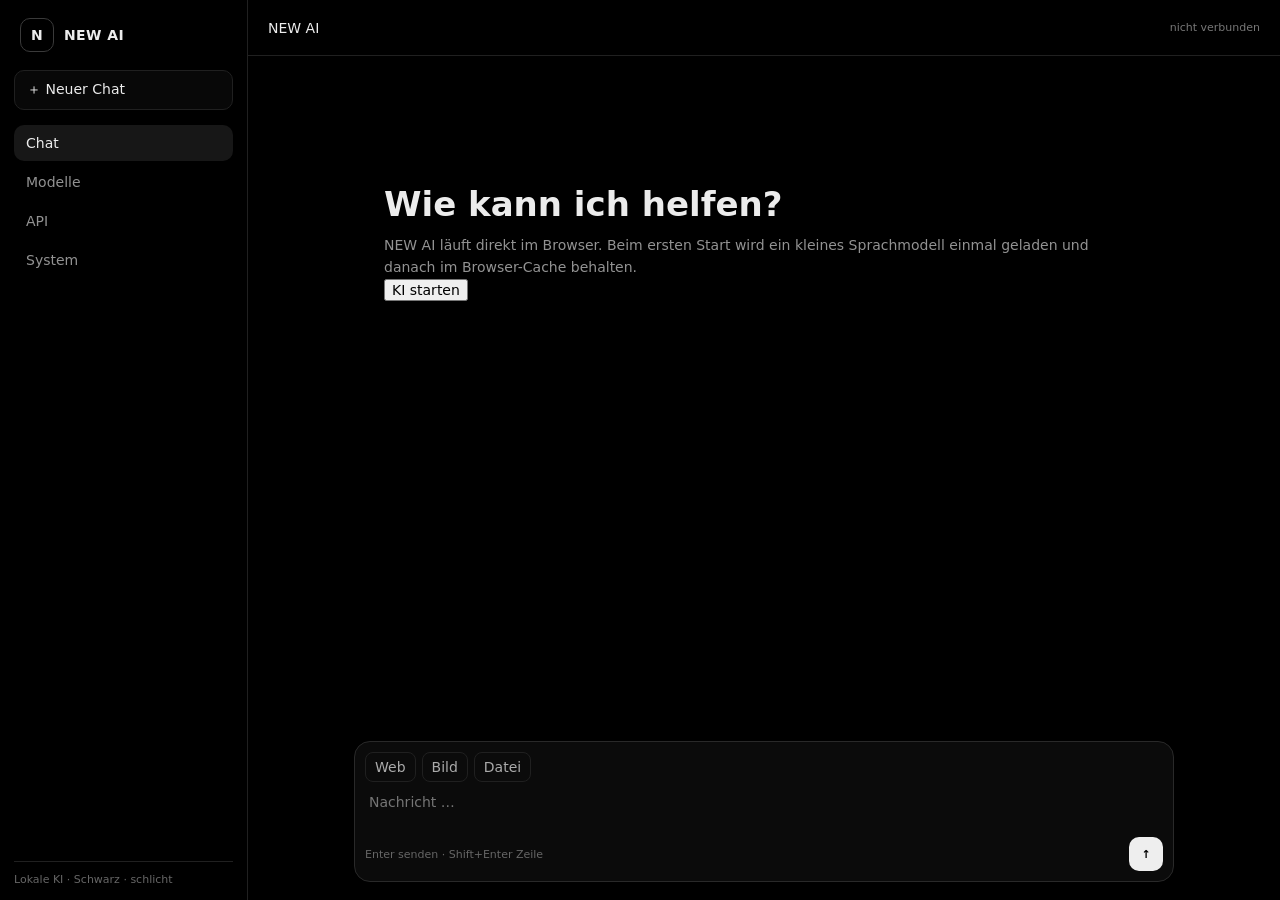
==== commit f244640e: "Make NEW AI zero setup" ====
--- a/index.html
+++ b/index.html
@@ -1,27 +1,26 @@
 <!doctype html>
-<html lang="de"><head><meta charset="utf-8"><meta name="viewport" content="width=device-width,initial-scale=1"><meta name="theme-color" content="#000">
-<title>NEW AI</title><link rel="stylesheet" href="styles.css"></head>
+<html lang="de"><head><meta charset="utf-8"><meta name="viewport" content="width=device-width,initial-scale=1"><meta name="theme-color" content="#000"><link rel="manifest" href="manifest.json"><title>NEW AI</title><link rel="stylesheet" href="styles.css"></head>
 <body>
 <div class="layout">
 <aside class="sidebar">
   <div class="brand"><div class="logo">N</div><div>NEW AI</div></div>
   <button class="new-chat" id="newChat">＋ Neuer Chat</button>
-  <nav><button class="nav active" data-view="chat">Chat</button><button class="nav" data-view="settings">Verbindung</button><button class="nav" data-view="api">API</button><button class="nav" data-view="about">System</button></nav>
+  <nav><button class="nav active" data-view="chat">Chat</button><button class="nav" data-view="models">Modelle</button><button class="nav" data-view="api">API</button><button class="nav" data-view="about">System</button></nav>
   <div id="history" class="history"></div>
-  <div class="side-note">Schwarz. Klar. Kein Show-UI.</div>
+  <div class="side-note">Lokale KI · Schwarz · schlicht</div>
 </aside>
 <main class="main">
-<header class="topbar"><span>NEW AI</span><span id="state" class="state">nicht verbunden</span></header>
+<header class="topbar"><span>NEW AI</span><span id="state" class="state">Modell wird vorbereitet …</span></header>
 <section id="chatView" class="view chat-view">
   <div id="messages" class="messages">
-    <div class="welcome" id="welcome"><h1>Wie kann ich helfen?</h1><p>NEW AI nutzt ein konfigurierbares Sprachmodell und kann – je nach Backend – Chat, Web-Recherche, Code, Bilder und weitere Werkzeuge.</p></div>
+    <div class="welcome" id="welcome"><h1>Wie kann ich helfen?</h1><p>NEW AI läuft direkt im Browser. Beim ersten Start wird ein kleines Sprachmodell einmal geladen und danach im Browser-Cache behalten.</p><button id="start" class="start">KI starten</button><div id="progress" class="progress"></div></div>
   </div>
   <div class="composer-wrap"><div class="composer">
-    <div class="tools"><button id="web" class="tool">Web</button><button id="image" class="tool">Bild</button><label class="tool file">Datei<input id="file" type="file" hidden></label></div>
+    <div class="tools"><button id="web" class="tool" title="Öffnet eine Websuche für die aktuelle Anfrage">Web</button><button id="image" class="tool" title="Bildmodus">Bild</button><label class="tool file">Datei<input id="file" type="file" hidden></label></div>
     <textarea id="input" rows="1" placeholder="Nachricht …"></textarea>
     <div class="bottom"><span>Enter senden · Shift+Enter Zeile</span><button id="send" class="send">↑</button></div>
   </div></div>
 </section>
 <section id="panelView" class="view hidden"></section>
 </main></div>
-<script src="app.js"></script></body></html>+<script type="module" src="app.js"></script></body></html>
--- a/styles.css
+++ b/styles.css
@@ -0,0 +1 @@
+:root{--bg:#000;--panel:#0b0b0b;--panel2:#111;--line:#202020;--text:#ececec;--muted:#929292;--hover:#171717}*{box-sizing:border-box}html,body{margin:0;height:100%;background:var(--bg);color:var(--text);font:14px system-ui,-apple-system,Segoe UI,Roboto,Arial}button,textarea,input{font:inherit}.layout{height:100%;display:grid;grid-template-columns:248px 1fr}.sidebar{border-right:1px solid var(--line);padding:14px;display:flex;flex-direction:column;background:#000}.brand{display:flex;gap:10px;align-items:center;font-weight:800;letter-spacing:.4px;margin:4px 6px 18px}.logo{width:34px;height:34px;border:1px solid #3a3a3a;border-radius:10px;display:grid;place-items:center;font-weight:900}.new-chat,.nav{width:100%;border:1px solid var(--line);background:#080808;color:var(--text);border-radius:10px;padding:10px 12px;text-align:left;cursor:pointer}.nav{border:0;background:transparent;color:var(--muted);margin-top:3px}.nav:hover,.nav.active,.new-chat:hover{background:var(--hover);color:var(--text)}nav{margin-top:12px}.history{flex:1;overflow:auto;margin-top:14px}.history div{padding:8px 9px;border-radius:8px;color:#aaa;white-space:nowrap;overflow:hidden;text-overflow:ellipsis}.side-note{font-size:11px;color:#666;border-top:1px solid var(--line);padding-top:11px}.main{min-width:0;height:100%;display:grid;grid-template-rows:56px 1fr}.topbar{border-bottom:1px solid var(--line);display:flex;align-items:center;justify-content:space-between;padding:0 20px;background:#000}.state{font-size:11px;color:#777}.view{height:100%;min-width:0}.chat-view{display:flex;flex-direction:column}.messages{flex:1;overflow:auto;padding:20px 20px 150px}.welcome{max-width:760px;margin:12vh auto 0}.welcome h1{font-size:34px;font-weight:700;margin:0 0 10px}.welcome p{color:var(--muted);line-height:1.6;margin:0}.msg{max-width:820px;margin:0 auto 22px;display:flex}.msg.user{justify-content:flex-end}.bubble{max-width:82%;white-space:pre-wrap;line-height:1.65}.user .bubble{background:#171717;border:1px solid #252525;padding:11px 13px;border-radius:15px}.sources{max-width:82%;margin:8px 0 0 auto;display:grid;gap:5px}.sources a{color:#aaa;text-decoration:none;border:1px solid var(--line);padding:8px 10px;border-radius:9px;background:#070707}.composer-wrap{position:fixed;left:248px;right:0;bottom:0;padding:14px 20px 18px;background:linear-gradient(transparent,#000 22%)}.composer{max-width:820px;margin:auto;border:1px solid #292929;border-radius:16px;background:#0b0b0b;padding:10px}.tools{display:flex;gap:6px}.tool{border:1px solid var(--line);background:transparent;color:#aaa;border-radius:8px;padding:6px 9px;cursor:pointer}.tool.active,.tool:hover{background:#181818;color:#fff}.file{cursor:pointer}.composer textarea{width:100%;border:0;outline:0;background:transparent;color:var(--text);resize:none;padding:12px 4px;min-height:52px;max-height:180px}.bottom{display:flex;justify-content:space-between;align-items:center;color:#666;font-size:11px}.send{width:34px;height:34px;border:0;border-radius:10px;background:#eee;color:#000;font-weight:900;cursor:pointer}.hidden{display:none}.panel{max-width:820px;width:100%;margin:36px auto;padding:0 20px;overflow:auto}.card{border:1px solid var(--line);background:#080808;border-radius:13px;padding:16px;margin:12px 0}.field{width:100%;padding:10px;border:1px solid #292929;border-radius:9px;background:#050505;color:var(--text);outline:0;margin-top:6px}.small{font-size:12px;color:#777;line-height:1.6}.save{margin-top:10px;padding:9px 12px;border:0;border-radius:9px;background:#eee;color:#000;cursor:pointer;font-weight:700}.danger{color:#d77}.ok{color:#8c8}@media(max-width:760px){.layout{grid-template-columns:1fr}.sidebar{display:none}.composer-wrap{left:0}.welcome h1{font-size:28px}.messages{padding-left:14px;padding-right:14px}}
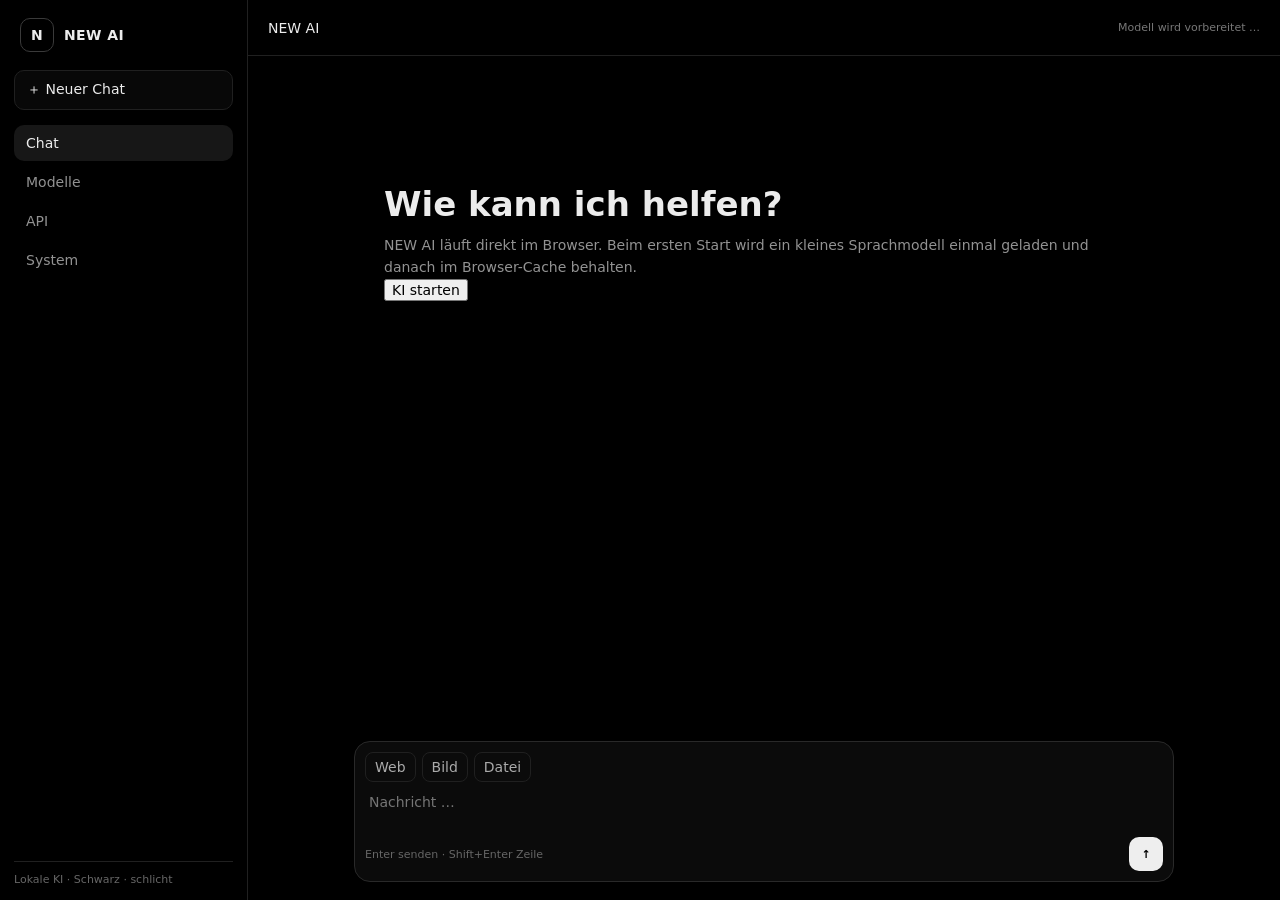
==== commit 4fd1b8cf: "Make NEW AI zero setup" ====
--- a/index.html
+++ b/index.html
@@ -1,26 +1 @@
-<!doctype html>
-<html lang="de"><head><meta charset="utf-8"><meta name="viewport" content="width=device-width,initial-scale=1"><meta name="theme-color" content="#000"><link rel="manifest" href="manifest.json"><title>NEW AI</title><link rel="stylesheet" href="styles.css"></head>
-<body>
-<div class="layout">
-<aside class="sidebar">
-  <div class="brand"><div class="logo">N</div><div>NEW AI</div></div>
-  <button class="new-chat" id="newChat">＋ Neuer Chat</button>
-  <nav><button class="nav active" data-view="chat">Chat</button><button class="nav" data-view="models">Modelle</button><button class="nav" data-view="api">API</button><button class="nav" data-view="about">System</button></nav>
-  <div id="history" class="history"></div>
-  <div class="side-note">Lokale KI · Schwarz · schlicht</div>
-</aside>
-<main class="main">
-<header class="topbar"><span>NEW AI</span><span id="state" class="state">Modell wird vorbereitet …</span></header>
-<section id="chatView" class="view chat-view">
-  <div id="messages" class="messages">
-    <div class="welcome" id="welcome"><h1>Wie kann ich helfen?</h1><p>NEW AI läuft direkt im Browser. Beim ersten Start wird ein kleines Sprachmodell einmal geladen und danach im Browser-Cache behalten.</p><button id="start" class="start">KI starten</button><div id="progress" class="progress"></div></div>
-  </div>
-  <div class="composer-wrap"><div class="composer">
-    <div class="tools"><button id="web" class="tool" title="Öffnet eine Websuche für die aktuelle Anfrage">Web</button><button id="image" class="tool" title="Bildmodus">Bild</button><label class="tool file">Datei<input id="file" type="file" hidden></label></div>
-    <textarea id="input" rows="1" placeholder="Nachricht …"></textarea>
-    <div class="bottom"><span>Enter senden · Shift+Enter Zeile</span><button id="send" class="send">↑</button></div>
-  </div></div>
-</section>
-<section id="panelView" class="view hidden"></section>
-</main></div>
-<script type="module" src="app.js"></script></body></html>+<!doctype html><html lang="de"><head><meta charset="utf-8"><meta name="viewport" content="width=device-width,initial-scale=1"><meta name="theme-color" content="#000"><link rel="manifest" href="manifest.json"><title>NEW AI</title><link rel="stylesheet" href="styles.css"></head><body><div class="layout"><aside class="sidebar"><div class="brand"><div class="logo">N</div><div>NEW AI</div></div><button class="new-chat" id="newChat">＋ Neuer Chat</button><nav><button class="nav active" data-view="chat">Chat</button><button class="nav" data-view="models">Modelle</button><button class="nav" data-view="api">API</button><button class="nav" data-view="about">System</button></nav><div id="history" class="history"></div><div class="side-note">Lokale KI · Schwarz · schlicht</div></aside><main class="main"><header class="topbar"><span>NEW AI</span><span id="state" class="state">Modell wird vorbereitet …</span></header><section id="chatView" class="view chat-view"><div id="messages" class="messages"><div class="welcome" id="welcome"><h1>Wie kann ich helfen?</h1><p>NEW AI läuft direkt im Browser. Beim ersten Start wird ein kleines Sprachmodell einmal geladen und danach im Browser-Cache behalten.</p><button id="start" class="start">KI starten</button><div id="progress" class="progress"></div></div></div><div class="composer-wrap"><div class="composer"><div class="tools"><button id="web" class="tool">Web</button><button id="image" class="tool">Bild</button><label class="tool file">Datei<input id="file" type="file" hidden></label></div><textarea id="input" rows="1" placeholder="Nachricht …"></textarea><div class="bottom"><span>Enter senden · Shift+Enter Zeile</span><button id="send" class="send">↑</button></div></div></div></section><section id="panelView" class="view hidden"></section></main></div><script type="module" src="app.js"></script></body></html>
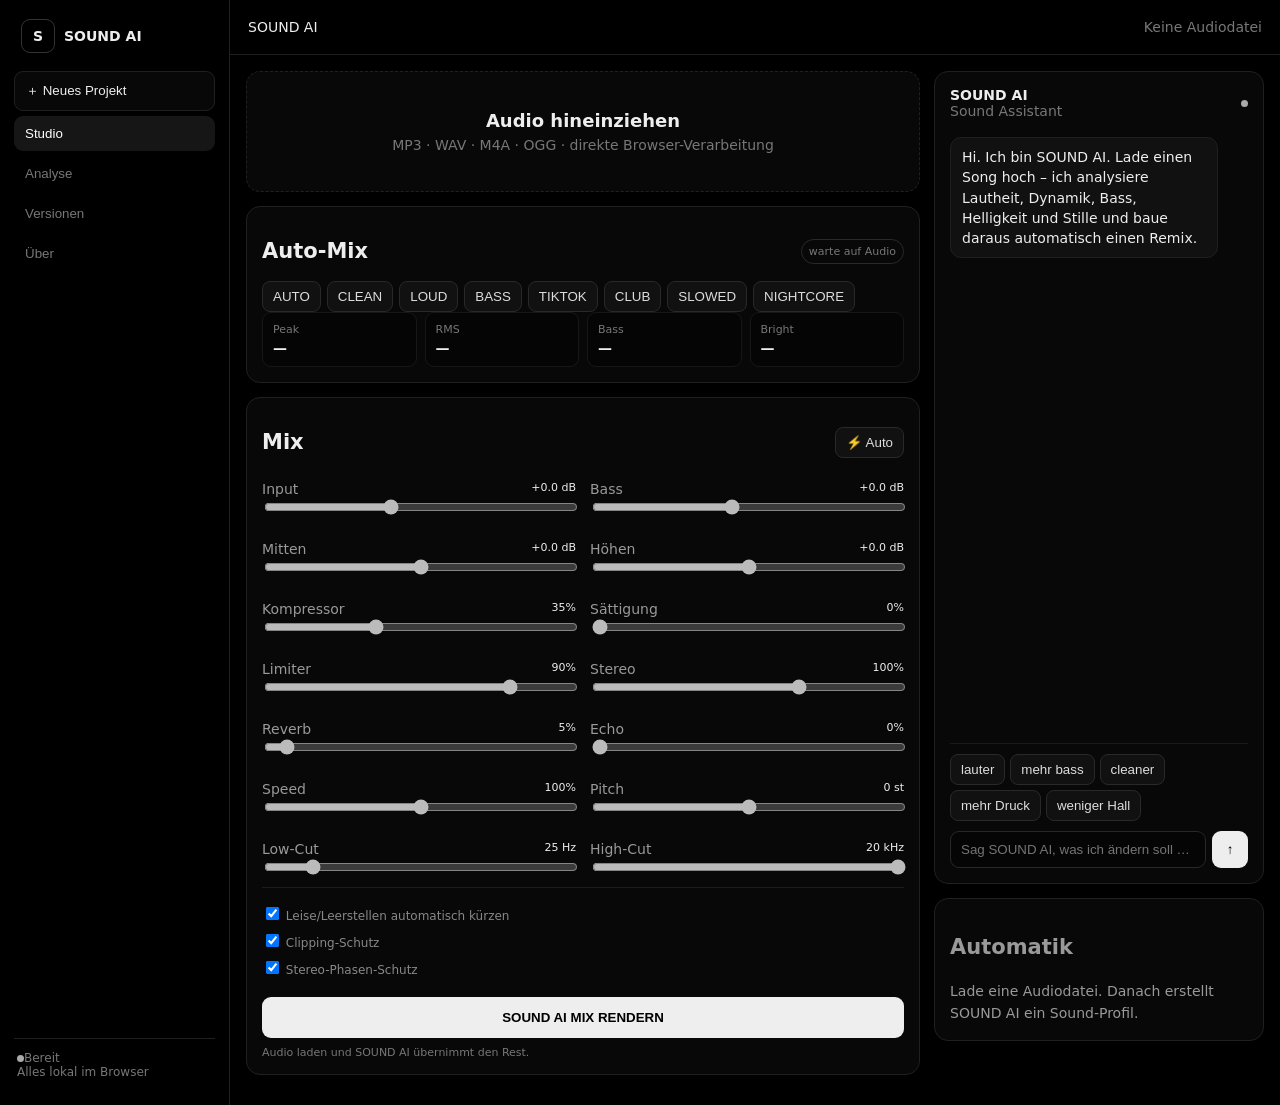
==== commit b8805c0d: "Open SOUND AI at repository root" ====
--- a/index.html
+++ b/index.html
@@ -1 +1 @@
-<!doctype html><html lang="de"><head><meta charset="utf-8"><meta name="viewport" content="width=device-width,initial-scale=1"><meta name="theme-color" content="#000"><link rel="manifest" href="manifest.json"><title>NEW AI</title><link rel="stylesheet" href="styles.css"></head><body><div class="layout"><aside class="sidebar"><div class="brand"><div class="logo">N</div><div>NEW AI</div></div><button class="new-chat" id="newChat">＋ Neuer Chat</button><nav><button class="nav active" data-view="chat">Chat</button><button class="nav" data-view="models">Modelle</button><button class="nav" data-view="api">API</button><button class="nav" data-view="about">System</button></nav><div id="history" class="history"></div><div class="side-note">Lokale KI · Schwarz · schlicht</div></aside><main class="main"><header class="topbar"><span>NEW AI</span><span id="state" class="state">Modell wird vorbereitet …</span></header><section id="chatView" class="view chat-view"><div id="messages" class="messages"><div class="welcome" id="welcome"><h1>Wie kann ich helfen?</h1><p>NEW AI läuft direkt im Browser. Beim ersten Start wird ein kleines Sprachmodell einmal geladen und danach im Browser-Cache behalten.</p><button id="start" class="start">KI starten</button><div id="progress" class="progress"></div></div></div><div class="composer-wrap"><div class="composer"><div class="tools"><button id="web" class="tool">Web</button><button id="image" class="tool">Bild</button><label class="tool file">Datei<input id="file" type="file" hidden></label></div><textarea id="input" rows="1" placeholder="Nachricht …"></textarea><div class="bottom"><span>Enter senden · Shift+Enter Zeile</span><button id="send" class="send">↑</button></div></div></div></section><section id="panelView" class="view hidden"></section></main></div><script type="module" src="app.js"></script></body></html>+<!doctype html><html lang="de"><meta charset="utf-8"><meta http-equiv="refresh" content="0; url=./sound-ai/"><meta name="viewport" content="width=device-width,initial-scale=1"><title>SOUND AI</title><body style="background:#000;color:#fff;font:16px system-ui;display:grid;place-items:center;height:100vh">SOUND AI wird geöffnet …<script>location.replace("./sound-ai/")</script></body></html>
